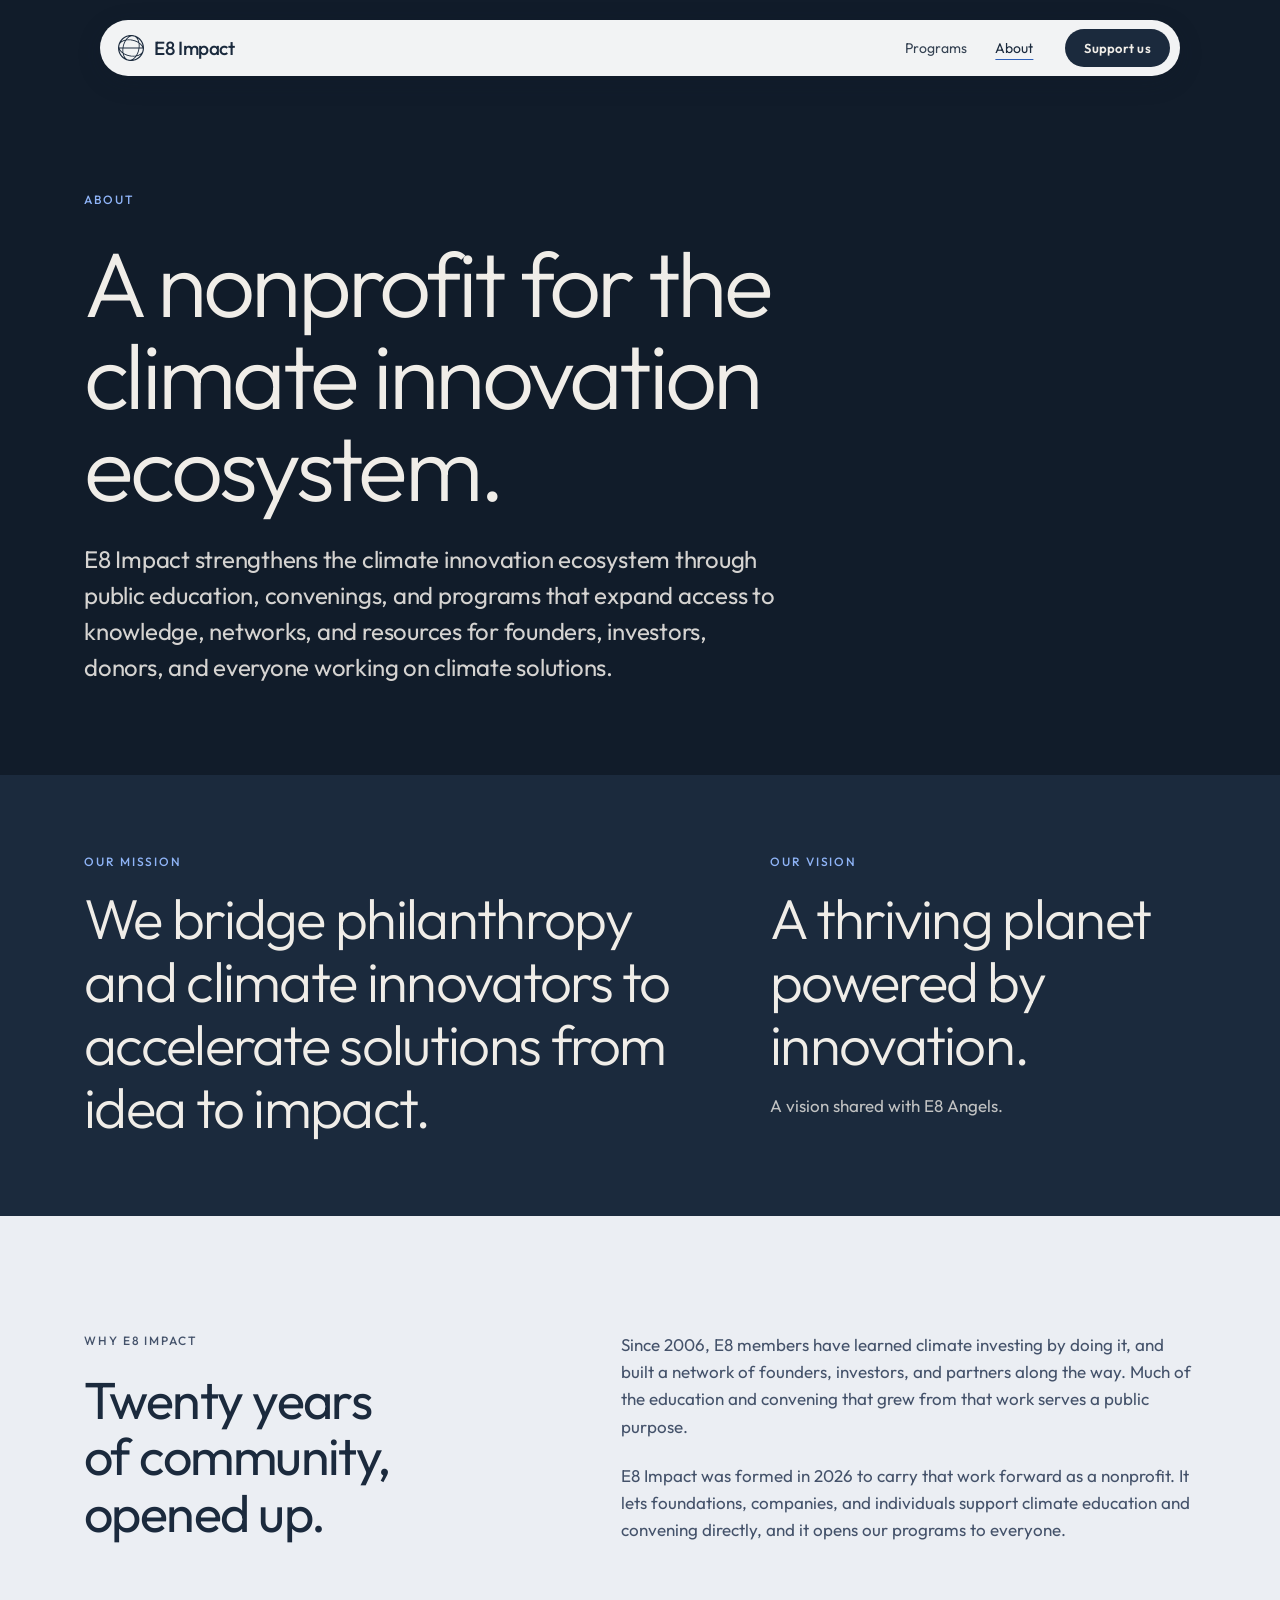
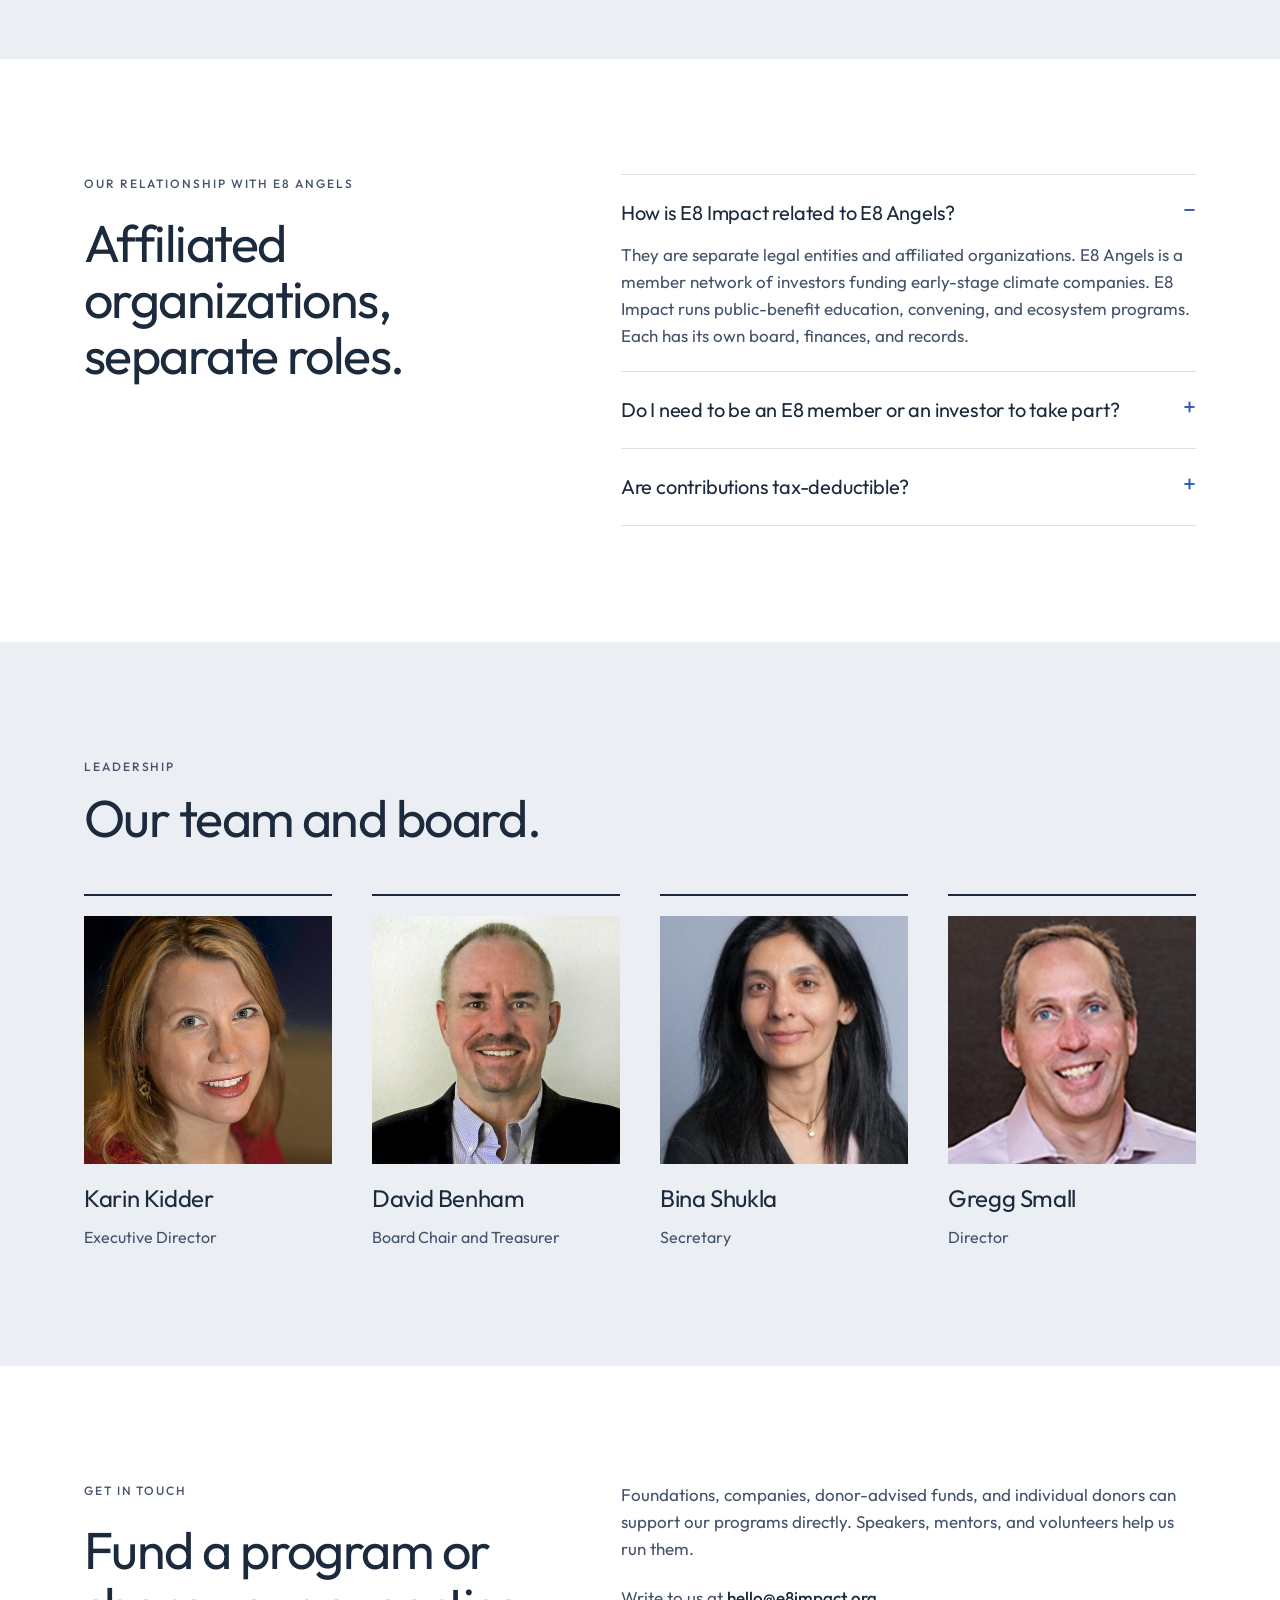
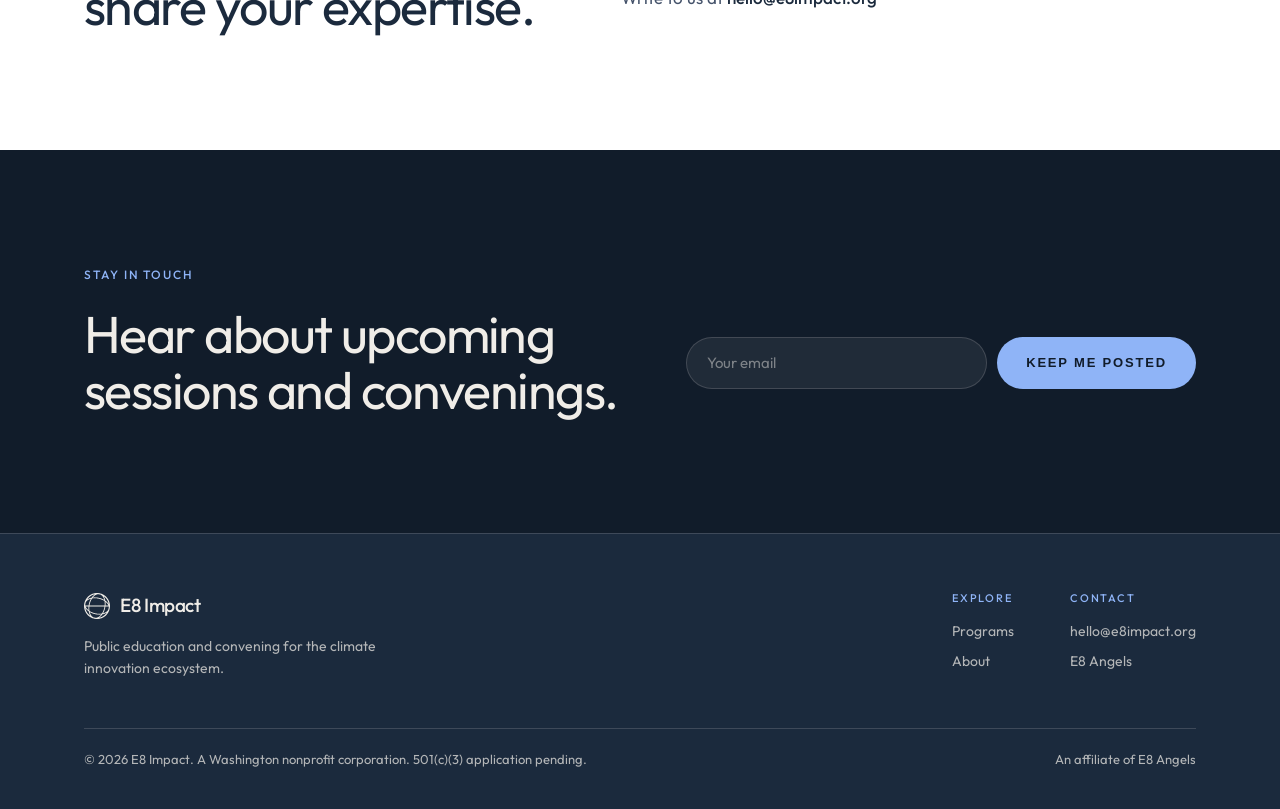
==== about.html @ 07fcc106 "Add headshots to About page leadership cards Co-Authored-By: Claude Sonnet 5.5 <noreply@anthropic.co" ====
<!doctype html><html lang="en"><head><meta charset="utf-8"><meta name="viewport" content="width=device-width, initial-scale=1, viewport-fit=cover"><link rel="icon" href="assets/e8-mark-navy.svg"><title>About | E8 Impact</title><meta name="description" content="E8 Impact is a Washington nonprofit affiliated with E8 Angels. Meet our leadership and learn how to support our programs."><link rel="preconnect" href="https://fonts.googleapis.com"><link rel="preconnect" href="https://fonts.gstatic.com" crossorigin><link rel="stylesheet" href="https://fonts.googleapis.com/css2?family=Outfit:wght@300;400;500;600&display=swap"><link rel="stylesheet" href="styles.css"></head><body><div class="nav-shell"><nav class="nav" id="nav" aria-label="Main">
  <a class="brand" href="/" aria-label="E8 Impact home"><img src="assets/e8-mark-navy.svg" alt="" width="26" height="26"><span>E8 Impact</span></a>
  <ul class="nav-links"><li><a href="programs.html">Programs</a></li><li><a href="about.html" aria-current="page">About</a></li></ul>
  <a class="btn btn--navy nav-cta" href="https://www.zeffy.com/en-US/donation-form/donate-to-e8-impact" target="_blank" rel="noopener">Support us</a>
  <button class="menu-btn" id="menu-btn" aria-expanded="false" aria-controls="nav" aria-label="Open menu">
    <svg width="22" height="22" viewBox="0 0 22 22" fill="none" aria-hidden="true"><path d="M3 7h16M3 15h16" stroke="currentColor" stroke-width="1.6" stroke-linecap="round"/></svg>
  </button>
</nav></div><main><section class="hero hero--plain hero--short">
  <div class="wrap hero__inner">
    <p class="eyebrow">About</p>
    <h1 class="h-display" style="max-width:14ch">A nonprofit for the climate innovation ecosystem.</h1>
    <p class="lede">E8 Impact strengthens the climate innovation ecosystem through public education, convenings, and programs that expand access to knowledge, networks, and resources for founders, investors, donors, and everyone working on climate solutions.</p>
  </div>
</section>
<section class="band band--navy band--tight">
  <div class="wrap pair">
    <div class="stack"><p class="eyebrow">Our mission</p><p class="statement">We bridge philanthropy and climate innovators to accelerate solutions from idea to impact.</p></div>
    <div class="stack"><p class="eyebrow">Our vision</p><p class="statement">A thriving planet powered by innovation.</p><p class="body">A vision shared with E8 Angels.</p></div>
  </div>
</section>
<section class="band band--mist">
  <div class="wrap split">
    <div class="stack"><p class="eyebrow">Why E8 Impact</p><h2 class="h-section">Twenty years of community, opened up.</h2></div>
    <div class="stack">
      <p class="body">Since 2006, E8 members have learned climate investing by doing it, and built a network of founders, investors, and partners along the way. Much of the education and convening that grew from that work serves a public purpose.</p>
      <p class="body">E8 Impact was formed in 2026 to carry that work forward as a nonprofit. It lets foundations, companies, and individuals support climate education and convening directly, and it opens our programs to everyone.</p>
    </div>
  </div>
</section>

<section class="band">
  <div class="wrap split">
    <div class="stack"><p class="eyebrow">Our relationship with E8 Angels</p><h2 class="h-section">Affiliated organizations, separate roles.</h2></div>
    <div class="faq">
      <details open><summary>How is E8 Impact related to E8 Angels?</summary><p>They are separate legal entities and affiliated organizations. E8 Angels is a member network of investors funding early-stage climate companies. E8 Impact runs public-benefit education, convening, and ecosystem programs. Each has its own board, finances, and records.</p></details>
      <details><summary>Do I need to be an E8 member or an investor to take part?</summary><p>No. E8 Impact programs are open to the public.</p></details>
      <details><summary>Are contributions tax-deductible?</summary><p>E8 Impact's 501(c)(3) application is pending. Write to us at <span class="email">hello@e8impact.org</span> and we will walk you through current options for supporting our programs.</p></details>
    </div>
  </div>
</section>

<section class="band band--mist" id="leadership">
  <div class="wrap">
    <p class="eyebrow">Leadership</p>
    <h2 class="h-section" style="margin-top:14px">Our team and board.</h2>
    <div class="paths paths--4"><div class="path"><img class="headshot" src="assets/team-karin-kidder.jpg" alt="Headshot of Karin Kidder." width="480" height="480" loading="lazy"><h3 class="h-card">Karin Kidder</h3><p class="body">Executive Director</p></div><div class="path"><img class="headshot" src="assets/team-david-benham.jpg" alt="Headshot of David Benham." width="480" height="480" loading="lazy"><h3 class="h-card">David Benham</h3><p class="body">Board Chair and Treasurer</p></div><div class="path"><img class="headshot" src="assets/team-bina-shukla.jpg" alt="Headshot of Bina Shukla." width="480" height="480" loading="lazy"><h3 class="h-card">Bina Shukla</h3><p class="body">Secretary</p></div><div class="path"><img class="headshot" src="assets/team-gregg-small.jpg" alt="Headshot of Gregg Small." width="480" height="480" loading="lazy"><h3 class="h-card">Gregg Small</h3><p class="body">Director</p></div></div>
  </div>
</section>

<section class="band" id="contact">
  <div class="wrap split">
    <div class="stack"><p class="eyebrow">Get in touch</p><h2 class="h-section">Fund a program or share your expertise.</h2></div>
    <div class="stack">
      <p class="body">Foundations, companies, donor-advised funds, and individual donors can support our programs directly. Speakers, mentors, and volunteers help us run them.</p>
      <p class="body">Write to us at <span class="email" style="color:var(--navy);font-weight:500">hello@e8impact.org</span></p>
    </div>
  </div>
</section></main><section class="band band--deep" id="stay-in-touch">
  <div class="wrap signup">
    <div class="stack">
      <p class="eyebrow">Stay in touch</p>
      <h2 class="h-section">Hear about upcoming sessions and convenings.</h2>
    </div>
    <div>
      <iframe name="mlResponse" title="Signup response" hidden></iframe>
      <form id="signup-form" action="https://assets.mailerlite.com/jsonp/2604218/forms/197170648941856599/subscribe" method="post" target="mlResponse">
        <label class="hp" for="email">Email address</label>
        <input id="email" name="fields[email]" type="email" placeholder="Your email" autocomplete="email" required>
        <input type="hidden" name="ml-submit" value="1"><input type="hidden" name="anticsrf" value="true">
        <button class="btn btn--accent" type="submit">Keep me posted</button>
      </form>
      <p class="form-msg" id="form-msg" role="status"></p>
    </div>
  </div>
</section><footer class="footer"><div class="wrap">
  <div class="footer__top">
    <div class="stack" style="gap:14px">
      <a class="brand" href="/"><img src="assets/e8-mark.svg" alt="" width="26" height="26"><span>E8 Impact</span></a>
      <p style="max-width:34ch">Public education and convening for the climate innovation ecosystem.</p>
    </div>
    <div class="footer__cols">
      <div><h4>Explore</h4><ul><li><a href="programs.html">Programs</a></li><li><a href="about.html">About</a></li></ul></div>
      <div><h4>Contact</h4><ul><li><span class="email">hello@e8impact.org</span></li><li><a href="https://www.e8angels.com" target="_blank" rel="noopener">E8 Angels</a></li></ul></div>
    </div>
  </div>
  <div class="footer__legal"><span>&copy; 2026 E8 Impact. A Washington nonprofit corporation. 501(c)(3) application pending.</span><span>An affiliate of E8 Angels</span></div>
</div></footer><dialog class="modal" id="support" aria-labelledby="support-title">
  <form id="support-form" class="modal__body" novalidate>
    <button type="button" class="modal__close" data-close aria-label="Close">&times;</button>
    <h2 class="h-card" id="support-title" style="font-size:28px">Support E8 Impact</h2>
    <p class="body">Interested in supporting our programs? Let us know and we'll follow up with details.</p>
    <div class="fields">
      <label class="field"><span>Name</span><input id="s-name" name="name" autocomplete="name" required></label>
      <label class="field"><span>Email</span><input id="s-email" name="email" type="email" autocomplete="email" required></label>
      <label class="field"><span>Organization <em>(optional)</em></span><input id="s-org" name="organization" autocomplete="organization"></label>
    </div>
    <fieldset class="checks"><legend>How would you like to support? <em>(check any)</em></legend><label class="check"><input type="checkbox" name="support" value="One-time gift"><span>One-time gift</span></label><label class="check"><input type="checkbox" name="support" value="Recurring gift"><span>Recurring gift</span></label><label class="check"><input type="checkbox" name="support" value="Stock or securities transfer"><span>Stock or securities transfer</span></label><label class="check"><input type="checkbox" name="support" value="Donor-advised fund (DAF) grant"><span>Donor-advised fund (DAF) grant</span></label><label class="check"><input type="checkbox" name="support" value="Employer matching gift"><span>Employer matching gift</span></label><label class="check"><input type="checkbox" name="support" value="Program or event sponsorship"><span>Program or event sponsorship</span></label><label class="check"><input type="checkbox" name="support" value="Foundation grant"><span>Foundation grant</span></label><label class="check"><input type="checkbox" name="support" value="Volunteer, speak, or mentor"><span>Volunteer, speak, or mentor</span></label><label class="check"><input type="checkbox" name="support" value="Other"><span>Other</span></label></fieldset>
    <label class="field"><span>Anything else we should know? <em>(optional)</em></span><textarea id="s-msg" name="message" rows="2"></textarea></label>
    <label class="check"><input type="checkbox" id="s-updates" name="updates"><span>Also send me E8 Impact updates</span></label>
    <input type="text" name="_honey" class="hp" tabindex="-1" autocomplete="off" aria-hidden="true">
    <p class="fine">E8 Impact is a Washington nonprofit corporation. Our application for 501(c)(3) status is pending with the IRS, so contributions are not yet confirmed as tax-deductible. We'll share current giving options when we follow up.</p>
    <button class="btn btn--navy" type="submit" id="s-submit">Send</button>
    <p class="form-msg modal__msg" id="s-status" role="status"></p>
  </form>
</dialog><script>
(() => {
  const nav = document.getElementById('nav'), btn = document.getElementById('menu-btn');
  btn.addEventListener('click', () => { const o = nav.classList.toggle('open'); btn.setAttribute('aria-expanded', o); });
  const form = document.getElementById('signup-form'), msg = document.getElementById('form-msg');
  form.addEventListener('submit', (e) => { if (!form.checkValidity()) return; msg.textContent = 'Thanks, you are on the list.'; setTimeout(() => form.reset(), 300); });

  const dlg = document.getElementById('support'), sf = document.getElementById('support-form'), st = document.getElementById('s-status');
  document.querySelectorAll('[data-support]').forEach(a => a.addEventListener('click', e => {
    e.preventDefault(); nav.classList.remove('open'); dlg.showModal(); document.getElementById('s-name').focus();
  }));
  dlg.querySelector('[data-close]').addEventListener('click', () => dlg.close());
  dlg.addEventListener('click', e => { if (e.target === dlg) dlg.close(); });
  sf.addEventListener('submit', async (e) => {
    e.preventDefault();
    if (!sf.checkValidity()) { st.textContent = 'Please add your name and a valid email.'; sf.reportValidity(); return; }
    const ways = [...sf.querySelectorAll('input[name=support]:checked')].map(c => c.value);
    const data = {
      _subject: 'New E8 Impact support inquiry', _template: 'table', _captcha: 'false', _honey: sf._honey.value,
      Name: sf.name.value.trim(), Email: sf.email.value.trim(), Organization: sf.organization.value.trim() || '(none)',
      'How they would like to support': ways.length ? ways.join(', ') : '(none selected)',
      Message: sf.message.value.trim() || '(none)', 'Wants E8 Impact updates': sf.updates.checked ? 'Yes' : 'No', _replyto: sf.email.value.trim()
    };
    const b = document.getElementById('s-submit'); b.disabled = true; st.textContent = 'Sending...';try { const r = await fetch('https://formsubmit.co/ajax/hello@e8impact.org', { method: 'POST', headers: { 'Content-Type': 'application/json', Accept: 'application/json' }, body: JSON.stringify(data) }); if (!r.ok) throw new Error(); sf.reset(); st.textContent = 'Thank you. We will be in touch soon.'; } catch (err) { st.textContent = 'Something went wrong. Please email hello@e8impact.org instead.'; } finally { b.disabled = false; }
  });
})();
</script></body></html>
---- styles.css ----
/* Layout: E8 Angels' sister system. Floating pill nav over a full-bleed forest hero,
   then alternating mist / cream / navy bands with wide left-aligned type.
   Color: E8 Impact navy + cornflower (from the "How E8 Fits Together" slide). Single look. */
:root {
  --deep: #111C2A;      /* hero ground, signup band */
  --navy: #1B2A3D;      /* ink, dark bands (E8 Impact navy) */
  --slate: #44526A;     /* body text on light */
  --cornflower: #8FB4F7;/* accent on dark: buttons, eyebrows (lightened from slide #6495ED) */
  --blue: #2F5FB8;      /* accent on light: links (cornflower, darkened for legibility) */
  --bone: #F0EDE8;      /* text on dark */
  --cream: #F2EBDD;     /* warm band */
  --mist: #EBEEF3;      /* cool band */
  --white: #FFFFFF;
  --line-dark: rgba(240, 237, 232, 0.16);
  --line-light: rgba(27, 42, 61, 0.14);
  --font: "Outfit", "Helvetica Neue", Arial, sans-serif;
  --gutter: clamp(20px, 5vw, 80px);
  --maxw: 1240px;
  color-scheme: light;
}

* { box-sizing: border-box; }
html { scroll-behavior: smooth; }
body {
  margin: 0;
  background: var(--white);
  color: var(--navy);
  font-family: var(--font);
  font-size: 17px;
  line-height: 1.6;
  -webkit-font-smoothing: antialiased;
}
img { max-width: 100%; display: block; }
a { color: inherit; }
h1, h2, h3 { font-weight: 400; margin: 0; text-wrap: balance; }
p { margin: 0; }
:focus-visible { outline: 2px solid var(--cornflower); outline-offset: 3px; border-radius: 4px; }

.wrap { max-width: var(--maxw); margin: 0 auto; padding-inline: var(--gutter); }
.band { padding-block: clamp(64px, 9vw, 120px); }
.band--mist { background: var(--mist); }
.band--cream { background: var(--cream); }
.band--navy { background: var(--navy); color: var(--bone); }
.band--deep { background: var(--deep); color: var(--bone); }

.eyebrow {
  font-size: 12px;
  font-weight: 500;
  letter-spacing: 0.16em;
  text-transform: uppercase;
  color: var(--slate);
}
.band--navy .eyebrow, .band--deep .eyebrow, .hero .eyebrow { color: var(--cornflower); }

.h-display { font-size: clamp(44px, 7.2vw, 92px); line-height: 1; letter-spacing: -0.04em; font-weight: 300; }
.h-section { font-size: clamp(32px, 4.2vw, 52px); line-height: 1.08; letter-spacing: -0.03em; }
.h-card { font-size: 24px; line-height: 1.2; letter-spacing: -0.015em; }
.lede { font-size: clamp(19px, 2vw, 24px); line-height: 1.5; letter-spacing: -0.01em; max-width: 38ch; }
.body { color: var(--slate); max-width: 62ch; }
.band--navy .body, .band--deep .body { color: rgba(240, 237, 232, 0.78); }

/* Buttons */
.btns { display: flex; flex-wrap: wrap; gap: 12px; }
.btn {
  display: inline-flex; align-items: center; justify-content: center;
  min-height: 52px; padding: 0 28px; border-radius: 5px;
  font-size: 13px; font-weight: 600; letter-spacing: 0.14em; text-transform: uppercase;
  text-decoration: none; border: 1px solid transparent; cursor: pointer;
  transition: background-color .2s, color .2s, border-color .2s;
}
.btn--accent { background: var(--cornflower); color: var(--deep); }
.btn--accent:hover { background: var(--bone); }
.btn--ghost { border-color: rgba(240, 237, 232, 0.5); color: var(--bone); }
.btn--ghost:hover { border-color: var(--bone); background: rgba(240, 237, 232, 0.08); }
.btn--navy { background: var(--navy); color: var(--bone); }
.btn--navy:hover { background: var(--blue); }

.textlink { font-size: 14px; font-weight: 500; color: var(--blue); text-decoration: none; display: inline-flex; gap: 6px; }
.textlink:hover { text-decoration: underline; text-underline-offset: 4px; }
.band--navy .textlink, .band--deep .textlink { color: var(--cornflower); }

/* Nav */
.nav-shell { position: absolute; top: calc(env(safe-area-inset-top, 0px) + 20px); left: 0; right: 0; z-index: 10; padding-inline: 16px; }
.nav {
  max-width: 1080px; margin: 0 auto;
  display: flex; align-items: center; justify-content: space-between; gap: 16px;
  padding: 9px 10px 9px 18px; border-radius: 999px;
  background: rgba(255, 255, 255, 0.95); backdrop-filter: blur(14px); -webkit-backdrop-filter: blur(14px);
  color: var(--navy); box-shadow: 0 6px 24px rgba(17, 28, 42, 0.18);
}
.brand { display: flex; align-items: center; gap: 10px; text-decoration: none; color: inherit; white-space: nowrap; }
.nav .brand { color: var(--navy); }
.footer .brand { color: var(--bone); }
.brand img { height: 26px; width: auto; }
.brand span { font-size: 19px; letter-spacing: -0.02em; font-weight: 500; }
.nav-links { display: flex; align-items: center; gap: 28px; list-style: none; margin: 0; padding: 0; font-size: 14px; }
.nav-links a { text-decoration: none; opacity: 0.88; }
.nav-links a:hover, .nav-links a[aria-current="page"] { opacity: 1; text-decoration: underline; text-underline-offset: 6px; text-decoration-color: var(--blue); }
.nav-cta { min-height: 38px; padding: 0 18px; border-radius: 999px; font-size: 13px; letter-spacing: 0.02em; text-transform: none; }
.menu-btn { display: none; background: none; border: 0; color: var(--navy); padding: 8px; cursor: pointer; }
@media (max-width: 860px) {
  .nav-links, .nav .nav-cta { display: none; }
  .menu-btn { display: block; }
  .nav.open { flex-wrap: wrap; border-radius: 22px; }
  .nav.open .nav-links { display: flex; flex-direction: column; align-items: flex-start; gap: 14px; width: 100%; padding: 12px 8px 10px; font-size: 17px; }
}

/* Hero */
.hero { position: relative; background: var(--deep); color: var(--bone); overflow: hidden; }
.hero__img { position: absolute; inset: 0; width: 100%; height: 100%; object-fit: cover; opacity: 0.72; }
.hero::after { content: ""; position: absolute; inset: 0; background: linear-gradient(180deg, rgba(17,28,42,.55) 0%, rgba(17,28,42,.2) 40%, rgba(17,28,42,.85) 100%); }
.hero__inner { position: relative; z-index: 1; padding-top: clamp(150px, 20vw, 230px); padding-bottom: clamp(56px, 7vw, 96px); display: grid; gap: 28px; }
.hero__inner .lede { color: rgba(240, 237, 232, 0.88); max-width: 44ch; }
.hero--short .hero__inner { padding-top: clamp(140px, 16vw, 190px); }
.hero--plain { background: var(--deep); }
.hero--plain::after { display: none; }

/* Grids */
.split { display: grid; grid-template-columns: 1fr 1.25fr; gap: clamp(32px, 6vw, 96px); align-items: start; }
.split > * { min-width: 0; }
.band--tight { padding-block: clamp(48px, 6vw, 80px); }
.pair { display: grid; grid-template-columns: 1.4fr 1fr; gap: clamp(40px, 7vw, 112px); align-items: start; }
.pair > * { min-width: 0; }
.statement { font-size: clamp(26px, 3vw, 38px); line-height: 1.2; letter-spacing: -0.025em; font-weight: 300; margin: 0; }
.pair .stack { gap: 16px; }
@media (max-width: 860px) { .pair { grid-template-columns: 1fr; } }
.stack { display: grid; gap: 22px; }
@media (max-width: 860px) { .split { grid-template-columns: 1fr; } }

.programs { display: grid; grid-template-columns: repeat(2, 1fr); border-top: 1px solid var(--line-light); margin-top: 48px; }
.program { padding: 32px 32px 36px 0; border-bottom: 1px solid var(--line-light); display: grid; gap: 12px; align-content: start; }
.program:nth-child(odd) { border-right: 1px solid var(--line-light); }
.program:nth-child(even) { padding-left: 32px; padding-right: 0; }
.program .body { font-size: 16px; }
@media (max-width: 760px) {
  .programs { grid-template-columns: 1fr; }
  .program, .program:nth-child(odd), .program:nth-child(even) { padding: 28px 0; border-right: 0; }
}

.photo { aspect-ratio: 4 / 3; width: 100%; height: auto; max-width: 100%; object-fit: cover; border-radius: 6px; }

.statement { font-size: clamp(30px, 4.4vw, 58px); line-height: 1.12; letter-spacing: -0.03em; font-weight: 300; max-width: 22ch; }
.statement em { font-style: normal; color: var(--cornflower); }

.paths { display: grid; grid-template-columns: repeat(3, 1fr); gap: 40px; margin-top: 48px; }
.paths > * { min-width: 0; }
.path { display: grid; gap: 12px; align-content: start; padding-top: 20px; border-top: 2px solid var(--navy); }
.path .body { font-size: 16px; }
.headshot { display: block; width: 100%; height: auto; aspect-ratio: 1 / 1; object-fit: cover; margin-bottom: 8px; }
.paths--4 { grid-template-columns: repeat(4, 1fr); }
@media (max-width: 1000px) { .paths--4 { grid-template-columns: repeat(2, 1fr); } }
@media (max-width: 860px) { .paths { grid-template-columns: 1fr; gap: 28px; } }

/* Program detail rows */
.detail { display: grid; grid-template-columns: minmax(0, 5fr) minmax(0, 7fr); gap: clamp(28px, 5vw, 80px); padding-block: clamp(48px, 6vw, 80px); border-top: 1px solid var(--line-light); }
.detail:first-child { border-top: 0; padding-top: 0; }
.detail ul { margin: 8px 0 0; padding: 0; list-style: none; display: grid; gap: 10px; }
.detail li { padding-left: 22px; position: relative; color: var(--slate); }
.detail li::before { content: ""; position: absolute; left: 0; top: 0.72em; width: 10px; height: 1px; background: var(--blue); }
.tag { font-size: 12px; letter-spacing: 0.12em; text-transform: uppercase; color: var(--blue); font-weight: 600; }
@media (max-width: 860px) { .detail { grid-template-columns: 1fr; } }

/* FAQ */
.faq { border-top: 1px solid var(--line-light); }
.faq details { border-bottom: 1px solid var(--line-light); padding-block: 22px; }
.faq summary { cursor: pointer; list-style: none; display: flex; justify-content: space-between; gap: 16px; font-size: 20px; letter-spacing: -0.01em; }
.faq summary::-webkit-details-marker { display: none; }
.faq summary::after { content: "+"; color: var(--blue); font-size: 24px; line-height: 1; }
.faq details[open] summary::after { content: "\2212"; }
.faq details p { margin-top: 12px; color: var(--slate); max-width: 62ch; }

/* Signup */
.signup { display: grid; grid-template-columns: 1.1fr 1fr; gap: 40px; align-items: end; }
.signup > * { min-width: 0; }
.signup form { display: flex; gap: 10px; flex-wrap: wrap; }
.signup input[type="email"] {
  flex: 1 1 240px; min-width: 0; height: 52px; padding: 0 20px; border-radius: 999px;
  border: 1px solid var(--line-dark); background: rgba(240,237,232,.07); color: var(--bone);
  font: inherit; font-size: 15px;
}
.signup input::placeholder { color: rgba(240,237,232,.45); }
.signup .btn { border-radius: 999px; }
.form-msg { font-size: 14px; color: var(--cornflower); min-height: 1.4em; margin-top: 10px; }
.hp { position: absolute; left: -9999px; width: 1px; height: 1px; opacity: 0; }
@media (max-width: 860px) { .signup { grid-template-columns: 1fr; } }

/* Footer */
.footer { background: var(--navy); color: rgba(240,237,232,.72); padding-block: 56px 40px; font-size: 14px; border-top: 1px solid var(--line-dark); }
.footer__top { display: flex; flex-wrap: wrap; justify-content: space-between; gap: 32px; }
.footer__cols { display: flex; flex-wrap: wrap; gap: 56px; }
.footer h4 { margin: 0 0 12px; font-size: 11px; letter-spacing: 0.16em; text-transform: uppercase; font-weight: 500; color: var(--cornflower); }
.footer ul { list-style: none; margin: 0; padding: 0; display: grid; gap: 8px; }
.footer a { text-decoration: none; }
.footer a:hover { color: var(--bone); }
.footer__legal { margin-top: 48px; padding-top: 20px; border-top: 1px solid var(--line-dark); display: flex; flex-wrap: wrap; justify-content: space-between; gap: 12px; font-size: 13px; }
.email { user-select: all; }

@media (prefers-reduced-motion: reduce) { html { scroll-behavior: auto; } * { transition: none !important; } }

/* Eyebrow over the forest photo: bone and heavier so it reads against busy trees */
.hero:not(.hero--plain) .eyebrow { color: var(--bone); font-weight: 600; text-shadow: 0 1px 12px rgba(17, 28, 42, 0.9); }

/* Photo strip from our programs */
.photo-wrap { margin-top: 48px; }
.photo-grid { display: grid; grid-template-columns: repeat(4, minmax(0, 1fr)); gap: 14px; }
@media (max-width: 860px) { .photo-grid { grid-template-columns: repeat(2, minmax(0, 1fr)); } }

/* Program detail photos keep their own framing */
.detail .photo { aspect-ratio: auto; max-width: 340px; }

/* Menu links sit on the right, next to the button */
.nav-links { margin-left: auto; margin-right: 16px; }

/* Support popup */
.modal { border: 0; border-radius: 10px; padding: 0; width: min(560px, calc(100vw - 32px)); max-height: calc(100vh - 32px); color: var(--navy); background: var(--white); }
.modal::backdrop { background: rgba(17, 28, 42, 0.6); }
.modal__body { position: relative; display: grid; gap: 14px; padding: 28px clamp(20px, 5vw, 36px); font-family: var(--font); }
.modal__close { position: absolute; top: 10px; right: 14px; background: none; border: 0; font-size: 30px; line-height: 1; color: var(--slate); cursor: pointer; padding: 6px; }
.fields { display: grid; gap: 12px; }
.field { display: grid; gap: 6px; font-size: 14px; font-weight: 500; }
.field em, .checks em { font-style: normal; font-weight: 400; color: var(--slate); }
.field input, .field textarea { font: inherit; font-size: 15px; font-weight: 400; padding: 10px 12px; border: 1px solid var(--line-light); border-radius: 6px; color: var(--navy); background: var(--white); }
.field input:focus, .field textarea:focus { outline: 2px solid var(--blue); outline-offset: 0; border-color: transparent; }
.checks { border: 0; padding: 0; margin: 0; display: grid; grid-template-columns: repeat(2, minmax(0, 1fr)); gap: 8px 16px; }
.checks legend { font-size: 14px; font-weight: 500; margin-bottom: 8px; padding: 0; }
.check { display: flex; gap: 8px; align-items: flex-start; font-size: 14px; color: var(--slate); cursor: pointer; }
.check input { margin-top: 3px; accent-color: var(--blue); }
.modal .btn { justify-self: start; }
.modal__msg { color: var(--blue); margin-top: 0; }
.fine { font-size: 12px; line-height: 1.5; color: var(--slate); margin: 0; }
@media (max-width: 520px) { .checks { grid-template-columns: 1fr; } }
.nav.open .nav-cta { display: inline-flex; margin: 0 0 6px 8px; }
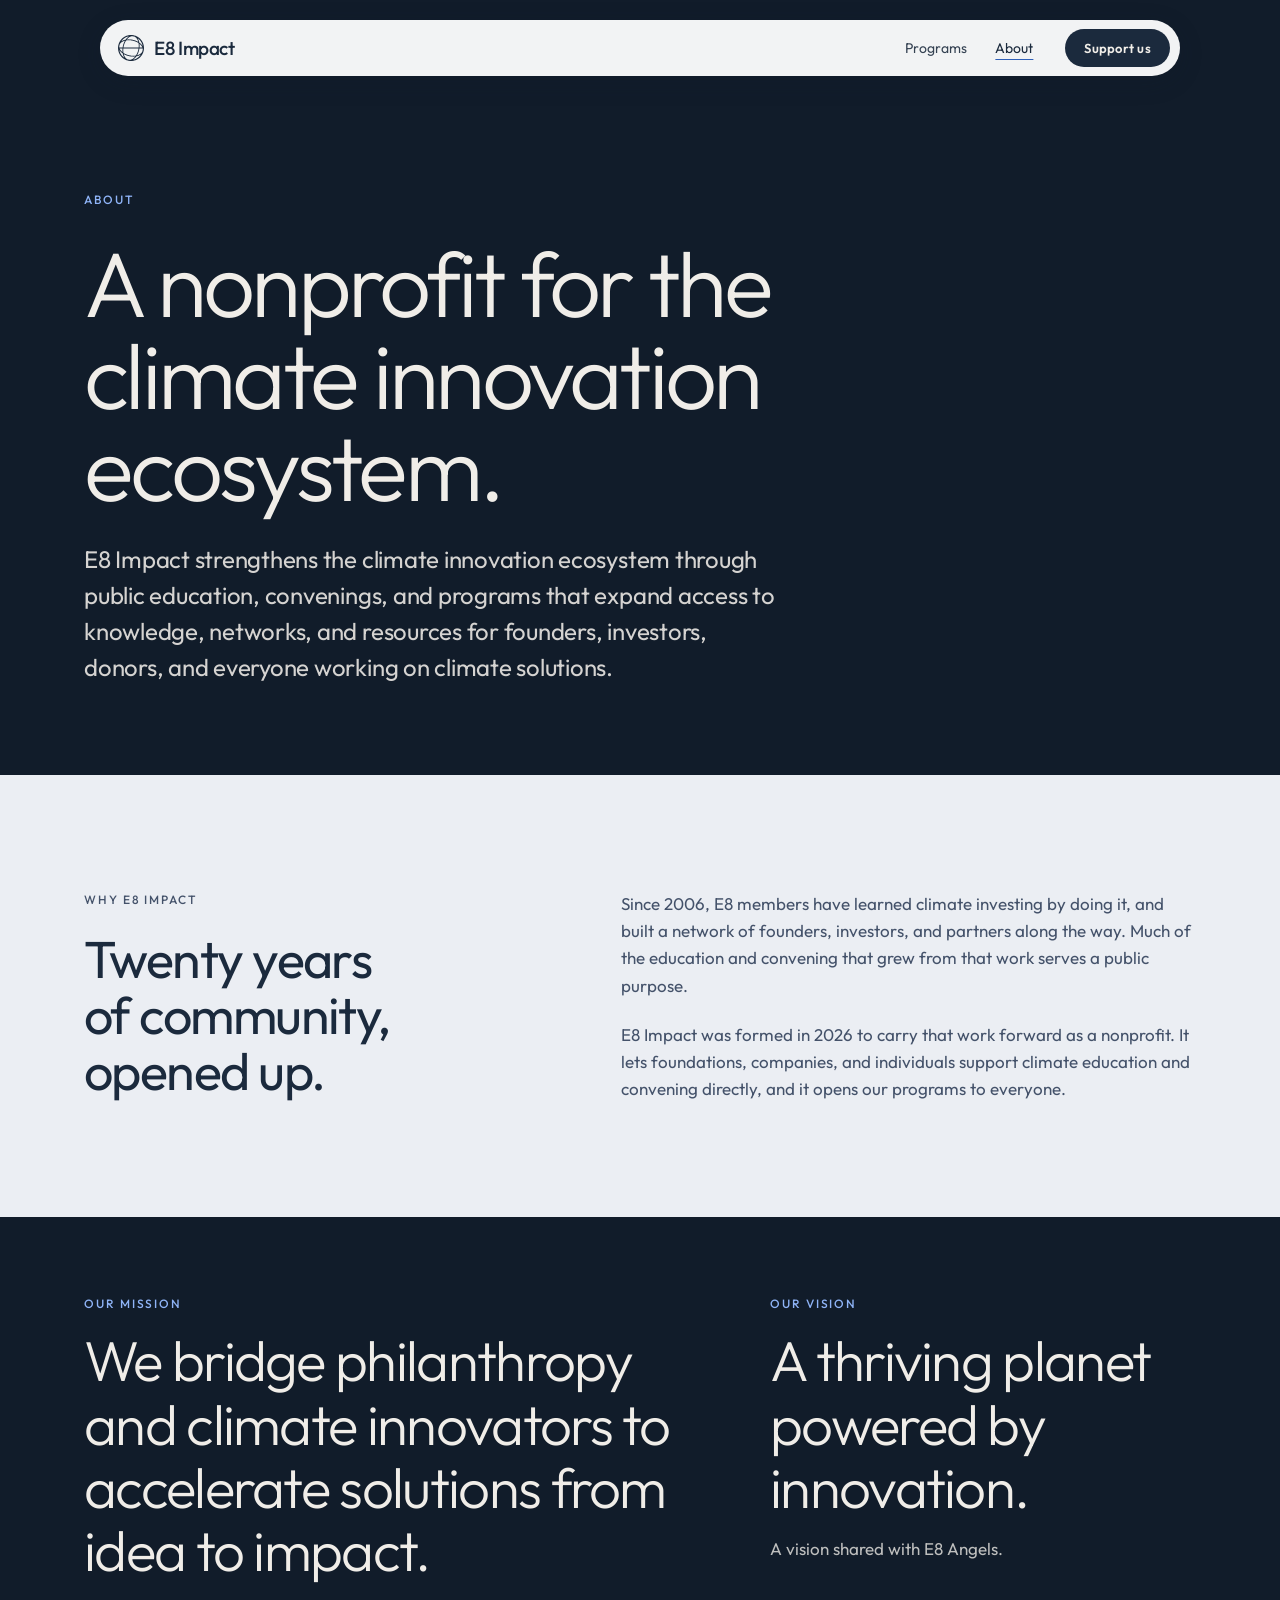
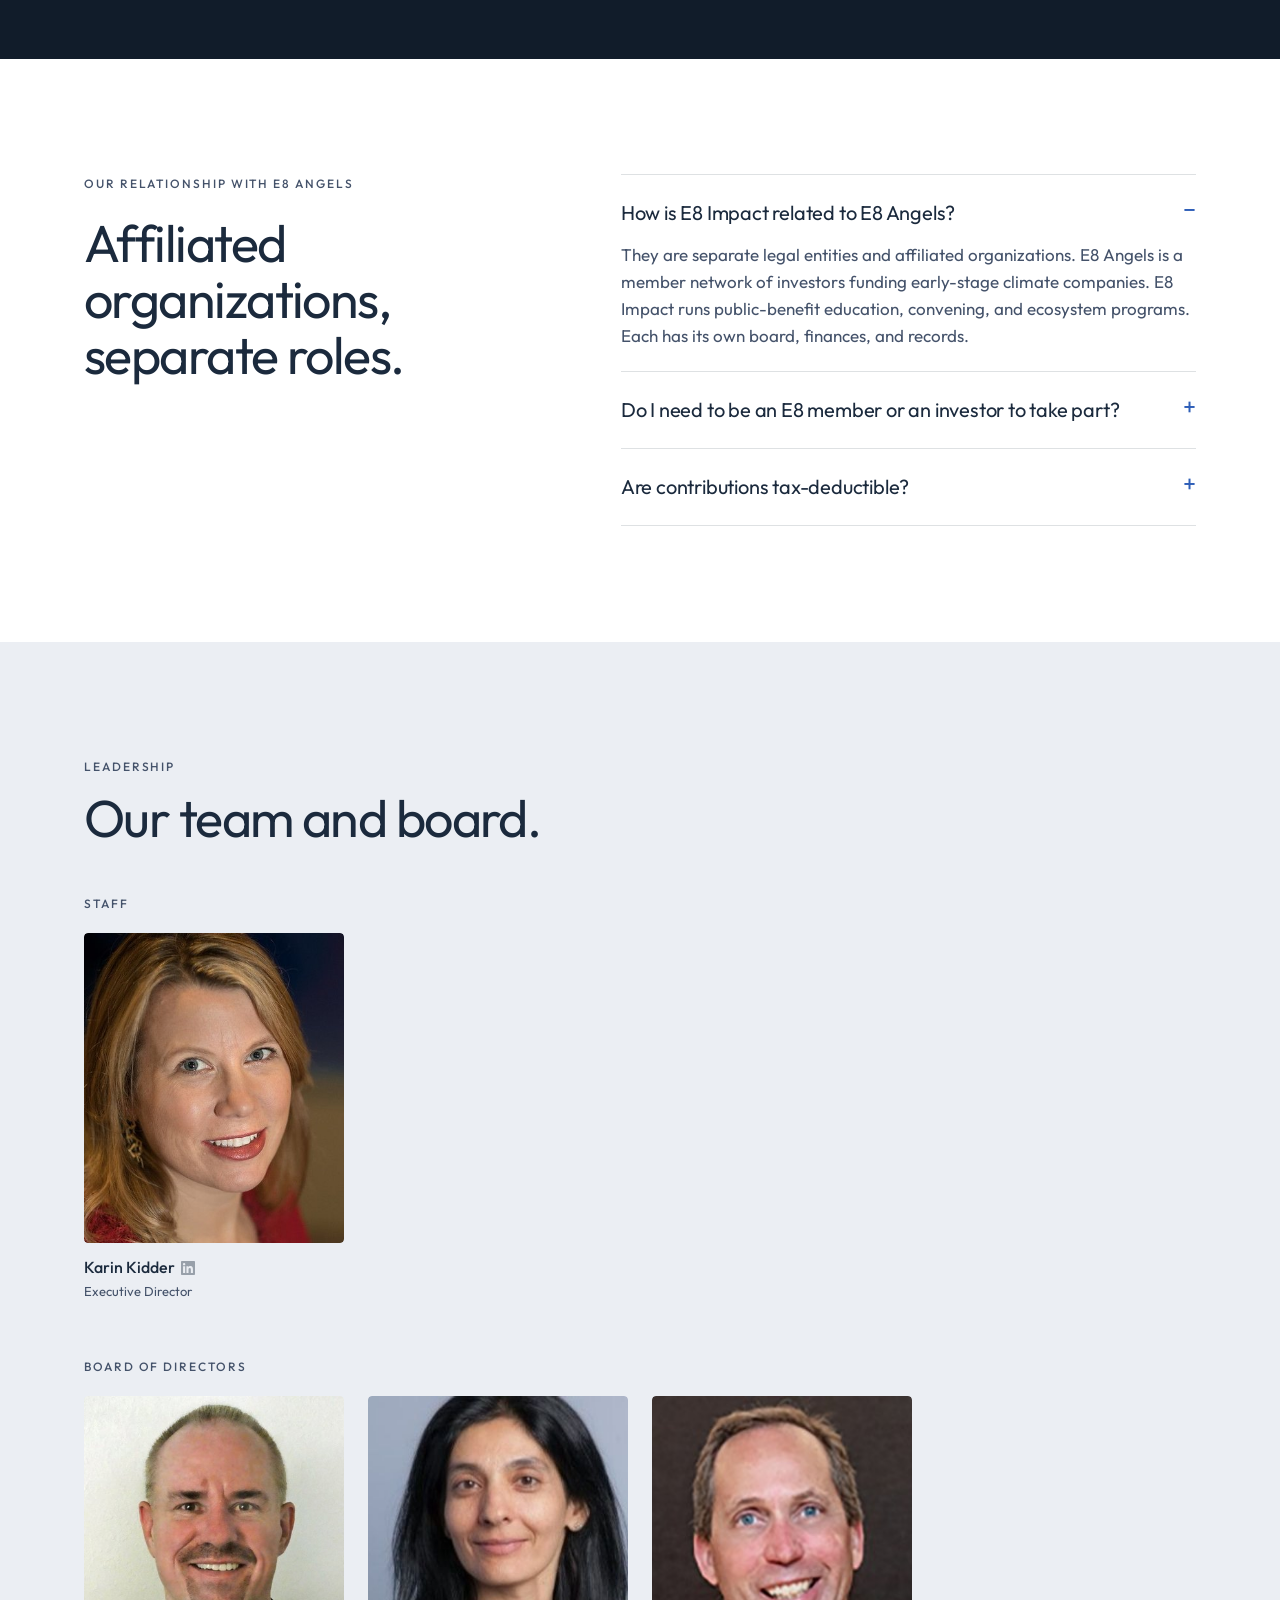
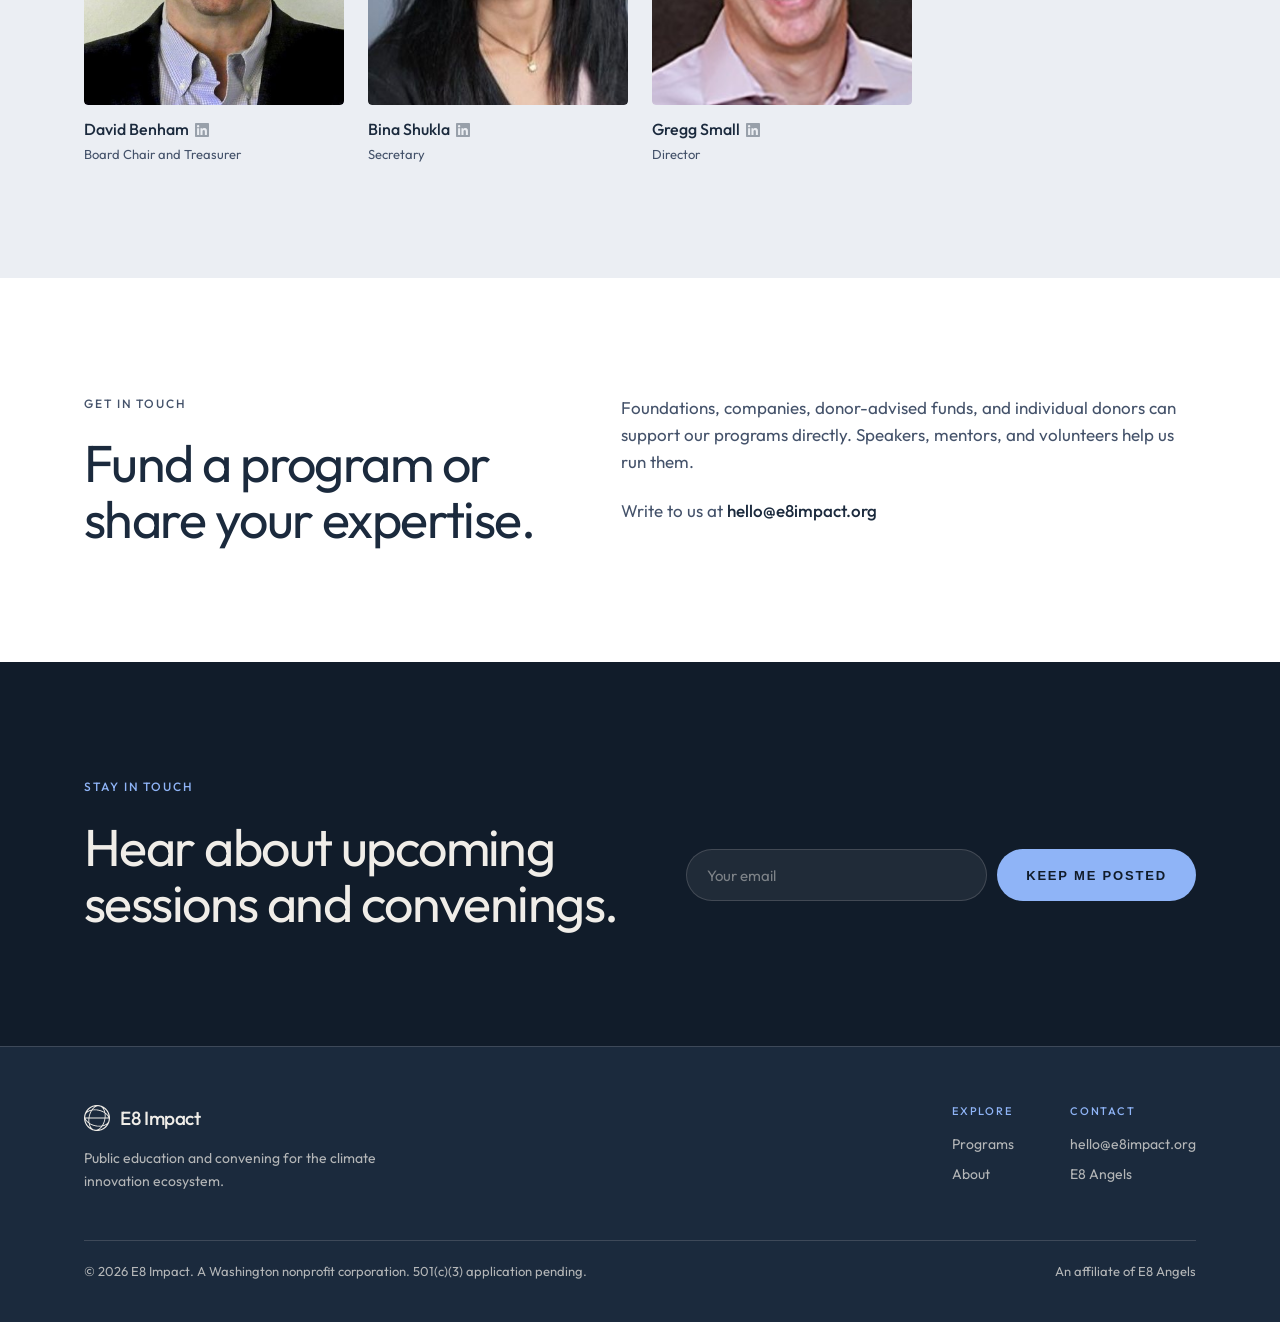
==== commit bbe48427: "Format leadership like the E8 Angels site with LinkedIn links; move mission and vision - Team cards:" ====
--- a/about.html
+++ b/about.html
@@ -12,12 +12,6 @@
     <p class="lede">E8 Impact strengthens the climate innovation ecosystem through public education, convenings, and programs that expand access to knowledge, networks, and resources for founders, investors, donors, and everyone working on climate solutions.</p>
   </div>
 </section>
-<section class="band band--navy band--tight">
-  <div class="wrap pair">
-    <div class="stack"><p class="eyebrow">Our mission</p><p class="statement">We bridge philanthropy and climate innovators to accelerate solutions from idea to impact.</p></div>
-    <div class="stack"><p class="eyebrow">Our vision</p><p class="statement">A thriving planet powered by innovation.</p><p class="body">A vision shared with E8 Angels.</p></div>
-  </div>
-</section>
 <section class="band band--mist">
   <div class="wrap split">
     <div class="stack"><p class="eyebrow">Why E8 Impact</p><h2 class="h-section">Twenty years of community, opened up.</h2></div>
@@ -25,6 +19,13 @@
       <p class="body">Since 2006, E8 members have learned climate investing by doing it, and built a network of founders, investors, and partners along the way. Much of the education and convening that grew from that work serves a public purpose.</p>
       <p class="body">E8 Impact was formed in 2026 to carry that work forward as a nonprofit. It lets foundations, companies, and individuals support climate education and convening directly, and it opens our programs to everyone.</p>
     </div>
+  </div>
+</section>
+
+<section class="band band--deep band--tight">
+  <div class="wrap pair">
+    <div class="stack"><p class="eyebrow">Our mission</p><p class="statement">We bridge philanthropy and climate innovators to accelerate solutions from idea to impact.</p></div>
+    <div class="stack"><p class="eyebrow">Our vision</p><p class="statement">A thriving planet powered by innovation.</p><p class="body">A vision shared with E8 Angels.</p></div>
   </div>
 </section>
 
@@ -43,7 +44,8 @@
   <div class="wrap">
     <p class="eyebrow">Leadership</p>
     <h2 class="h-section" style="margin-top:14px">Our team and board.</h2>
-    <div class="paths paths--4"><div class="path"><img class="headshot" src="assets/team-karin-kidder.jpg" alt="Headshot of Karin Kidder." width="480" height="480" loading="lazy"><h3 class="h-card">Karin Kidder</h3><p class="body">Executive Director</p></div><div class="path"><img class="headshot" src="assets/team-david-benham.jpg" alt="Headshot of David Benham." width="480" height="480" loading="lazy"><h3 class="h-card">David Benham</h3><p class="body">Board Chair and Treasurer</p></div><div class="path"><img class="headshot" src="assets/team-bina-shukla.jpg" alt="Headshot of Bina Shukla." width="480" height="480" loading="lazy"><h3 class="h-card">Bina Shukla</h3><p class="body">Secretary</p></div><div class="path"><img class="headshot" src="assets/team-gregg-small.jpg" alt="Headshot of Gregg Small." width="480" height="480" loading="lazy"><h3 class="h-card">Gregg Small</h3><p class="body">Director</p></div></div>
+    <div class="team-group"><p class="eyebrow">Staff</p><div class="team-grid"><article class="member"><div class="member__photo"><img src="assets/team-karin-kidder.jpg" alt="Karin Kidder" width="480" height="480" loading="lazy"></div><div class="member__name"><span>Karin Kidder</span><a href="https://www.linkedin.com/in/karinkidder/" target="_blank" rel="noopener noreferrer" aria-label="Karin Kidder on LinkedIn"><svg viewBox="0 0 24 24" fill="currentColor" aria-hidden="true"><path d="M20.447 20.452h-3.554v-5.569c0-1.328-.027-3.037-1.852-3.037-1.853 0-2.136 1.445-2.136 2.939v5.667H9.351V9h3.414v1.561h.046c.477-.9 1.637-1.85 3.37-1.85 3.601 0 4.267 2.37 4.267 5.455v6.286zM5.337 7.433a2.062 2.062 0 01-2.063-2.065 2.064 2.064 0 112.063 2.065zm1.782 13.019H3.555V9h3.564v11.452zM22.225 0H1.771C.792 0 0 .774 0 1.729v20.542C0 23.227.792 24 1.771 24h20.451C23.2 24 24 23.227 24 22.271V1.729C24 .774 23.2 0 22.222 0h.003z"/></svg></a></div><div class="member__role">Executive Director</div></article></div></div>
+    <div class="team-group"><p class="eyebrow">Board of Directors</p><div class="team-grid"><article class="member"><div class="member__photo"><img src="assets/team-david-benham.jpg" alt="David Benham" width="480" height="480" loading="lazy"></div><div class="member__name"><span>David Benham</span><a href="https://www.linkedin.com/in/davidbenham/" target="_blank" rel="noopener noreferrer" aria-label="David Benham on LinkedIn"><svg viewBox="0 0 24 24" fill="currentColor" aria-hidden="true"><path d="M20.447 20.452h-3.554v-5.569c0-1.328-.027-3.037-1.852-3.037-1.853 0-2.136 1.445-2.136 2.939v5.667H9.351V9h3.414v1.561h.046c.477-.9 1.637-1.85 3.37-1.85 3.601 0 4.267 2.37 4.267 5.455v6.286zM5.337 7.433a2.062 2.062 0 01-2.063-2.065 2.064 2.064 0 112.063 2.065zm1.782 13.019H3.555V9h3.564v11.452zM22.225 0H1.771C.792 0 0 .774 0 1.729v20.542C0 23.227.792 24 1.771 24h20.451C23.2 24 24 23.227 24 22.271V1.729C24 .774 23.2 0 22.222 0h.003z"/></svg></a></div><div class="member__role">Board Chair and Treasurer</div></article><article class="member"><div class="member__photo"><img src="assets/team-bina-shukla.jpg" alt="Bina Shukla" width="480" height="480" loading="lazy"></div><div class="member__name"><span>Bina Shukla</span><a href="https://www.linkedin.com/in/binashukla/" target="_blank" rel="noopener noreferrer" aria-label="Bina Shukla on LinkedIn"><svg viewBox="0 0 24 24" fill="currentColor" aria-hidden="true"><path d="M20.447 20.452h-3.554v-5.569c0-1.328-.027-3.037-1.852-3.037-1.853 0-2.136 1.445-2.136 2.939v5.667H9.351V9h3.414v1.561h.046c.477-.9 1.637-1.85 3.37-1.85 3.601 0 4.267 2.37 4.267 5.455v6.286zM5.337 7.433a2.062 2.062 0 01-2.063-2.065 2.064 2.064 0 112.063 2.065zm1.782 13.019H3.555V9h3.564v11.452zM22.225 0H1.771C.792 0 0 .774 0 1.729v20.542C0 23.227.792 24 1.771 24h20.451C23.2 24 24 23.227 24 22.271V1.729C24 .774 23.2 0 22.222 0h.003z"/></svg></a></div><div class="member__role">Secretary</div></article><article class="member"><div class="member__photo"><img src="assets/team-gregg-small.jpg" alt="Gregg Small" width="480" height="480" loading="lazy"></div><div class="member__name"><span>Gregg Small</span><a href="https://www.linkedin.com/in/gregg-small-66b2237/" target="_blank" rel="noopener noreferrer" aria-label="Gregg Small on LinkedIn"><svg viewBox="0 0 24 24" fill="currentColor" aria-hidden="true"><path d="M20.447 20.452h-3.554v-5.569c0-1.328-.027-3.037-1.852-3.037-1.853 0-2.136 1.445-2.136 2.939v5.667H9.351V9h3.414v1.561h.046c.477-.9 1.637-1.85 3.37-1.85 3.601 0 4.267 2.37 4.267 5.455v6.286zM5.337 7.433a2.062 2.062 0 01-2.063-2.065 2.064 2.064 0 112.063 2.065zm1.782 13.019H3.555V9h3.564v11.452zM22.225 0H1.771C.792 0 0 .774 0 1.729v20.542C0 23.227.792 24 1.771 24h20.451C23.2 24 24 23.227 24 22.271V1.729C24 .774 23.2 0 22.222 0h.003z"/></svg></a></div><div class="member__role">Director</div></article></div></div>
   </div>
 </section>
 
--- a/styles.css
+++ b/styles.css
@@ -146,7 +146,19 @@
 .paths > * { min-width: 0; }
 .path { display: grid; gap: 12px; align-content: start; padding-top: 20px; border-top: 2px solid var(--navy); }
 .path .body { font-size: 16px; }
-.headshot { display: block; width: 100%; height: auto; aspect-ratio: 1 / 1; object-fit: cover; margin-bottom: 8px; }
+.team-group { margin-top: 48px; }
+.team-group + .team-group { margin-top: 56px; }
+.team-grid { display: grid; grid-template-columns: repeat(4, minmax(0, 1fr)); gap: 32px 24px; margin-top: 20px; }
+@media (max-width: 860px) { .team-grid { grid-template-columns: repeat(2, minmax(0, 1fr)); gap: 28px 16px; } }
+.member__photo { overflow: hidden; border-radius: 4px; }
+.member__photo img { display: block; width: 100%; height: auto; aspect-ratio: 21 / 25; object-fit: cover; border-radius: 4px; transition: transform 0.3s; }
+.member__photo img:hover { transform: scale(1.04); }
+.member__name { display: flex; align-items: center; gap: 6px; margin-top: 12px; font-size: 16px; font-weight: 500; color: var(--navy); }
+.member__name a { display: inline-flex; color: rgba(27, 42, 61, 0.4); transition: color 0.2s; }
+.member__name a:hover { color: var(--blue); }
+.member__name svg { width: 14px; height: 14px; }
+.member__role { font-size: 13px; line-height: 1.4; color: var(--slate); margin-top: 2px; }
+@media (prefers-reduced-motion: reduce) { .member__photo img { transition: none; } .member__photo img:hover { transform: none; } }
 .paths--4 { grid-template-columns: repeat(4, 1fr); }
 @media (max-width: 1000px) { .paths--4 { grid-template-columns: repeat(2, 1fr); } }
 @media (max-width: 860px) { .paths { grid-template-columns: 1fr; gap: 28px; } }
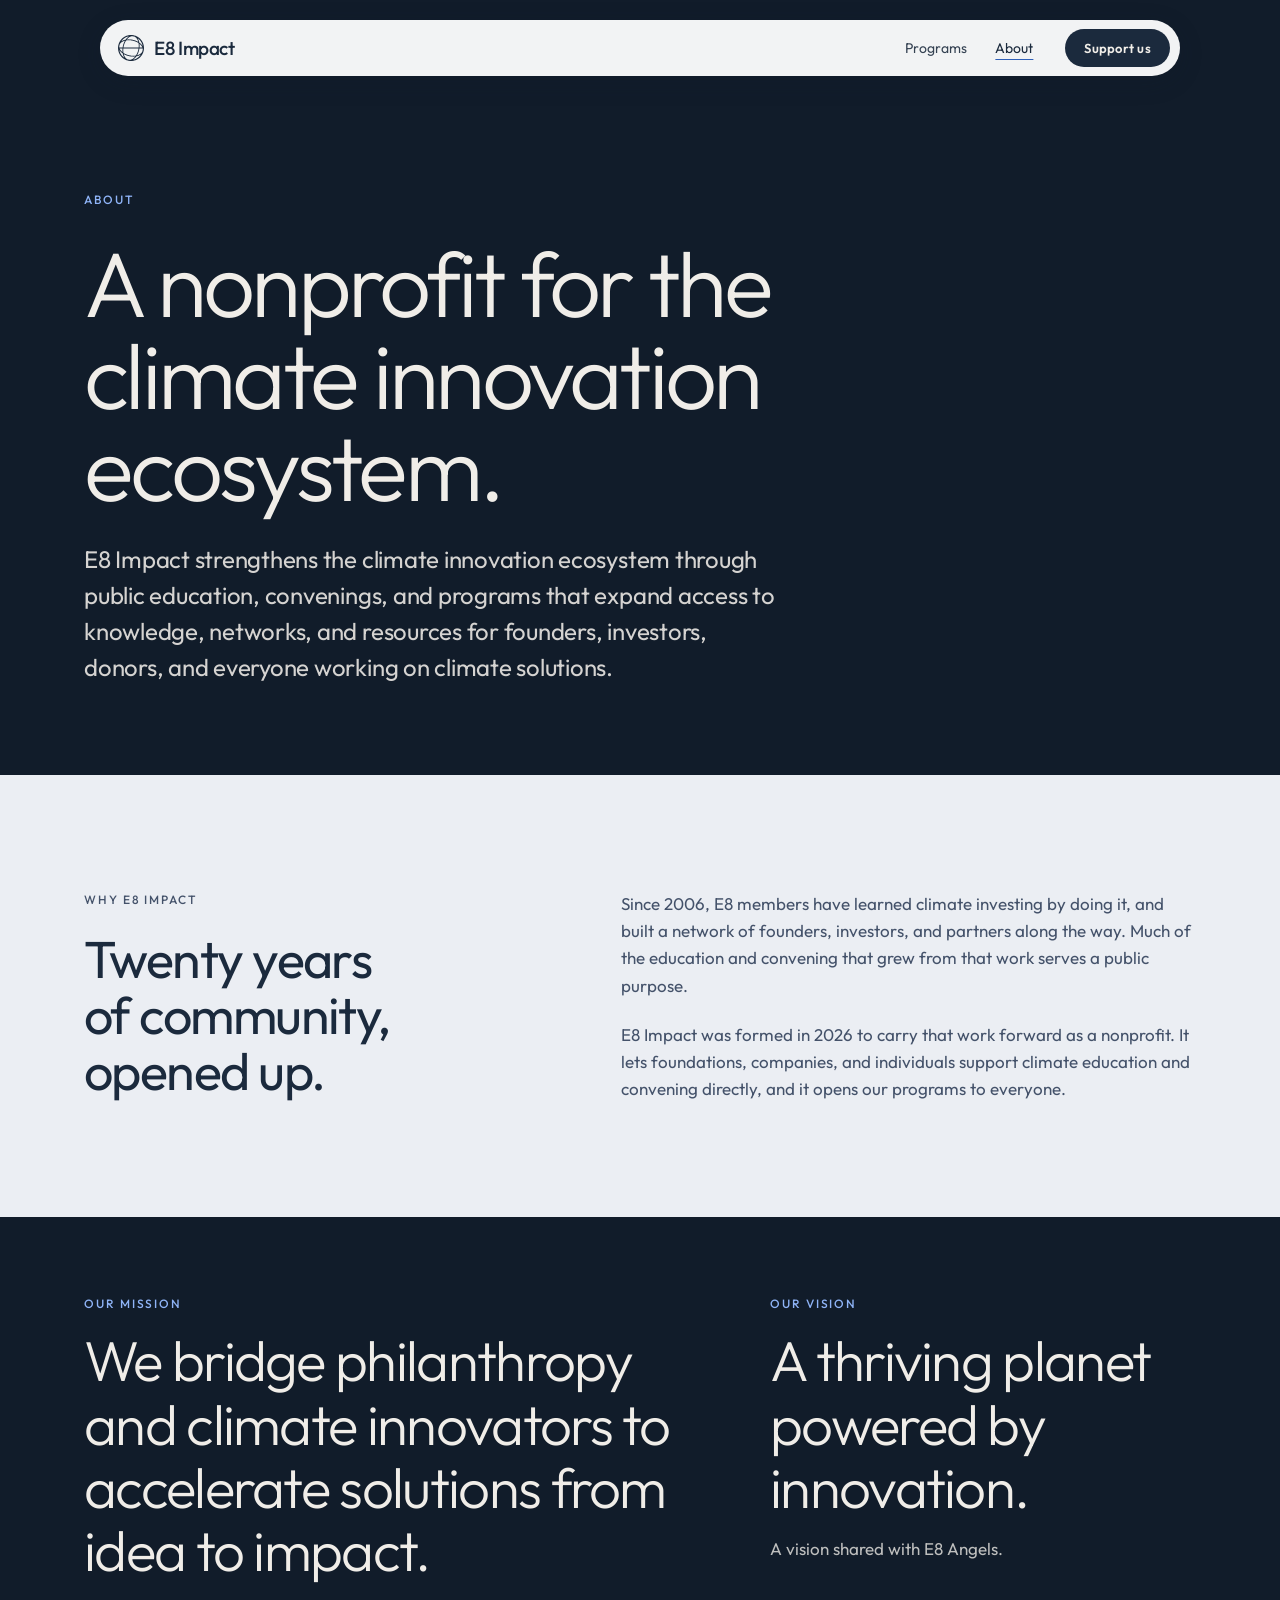
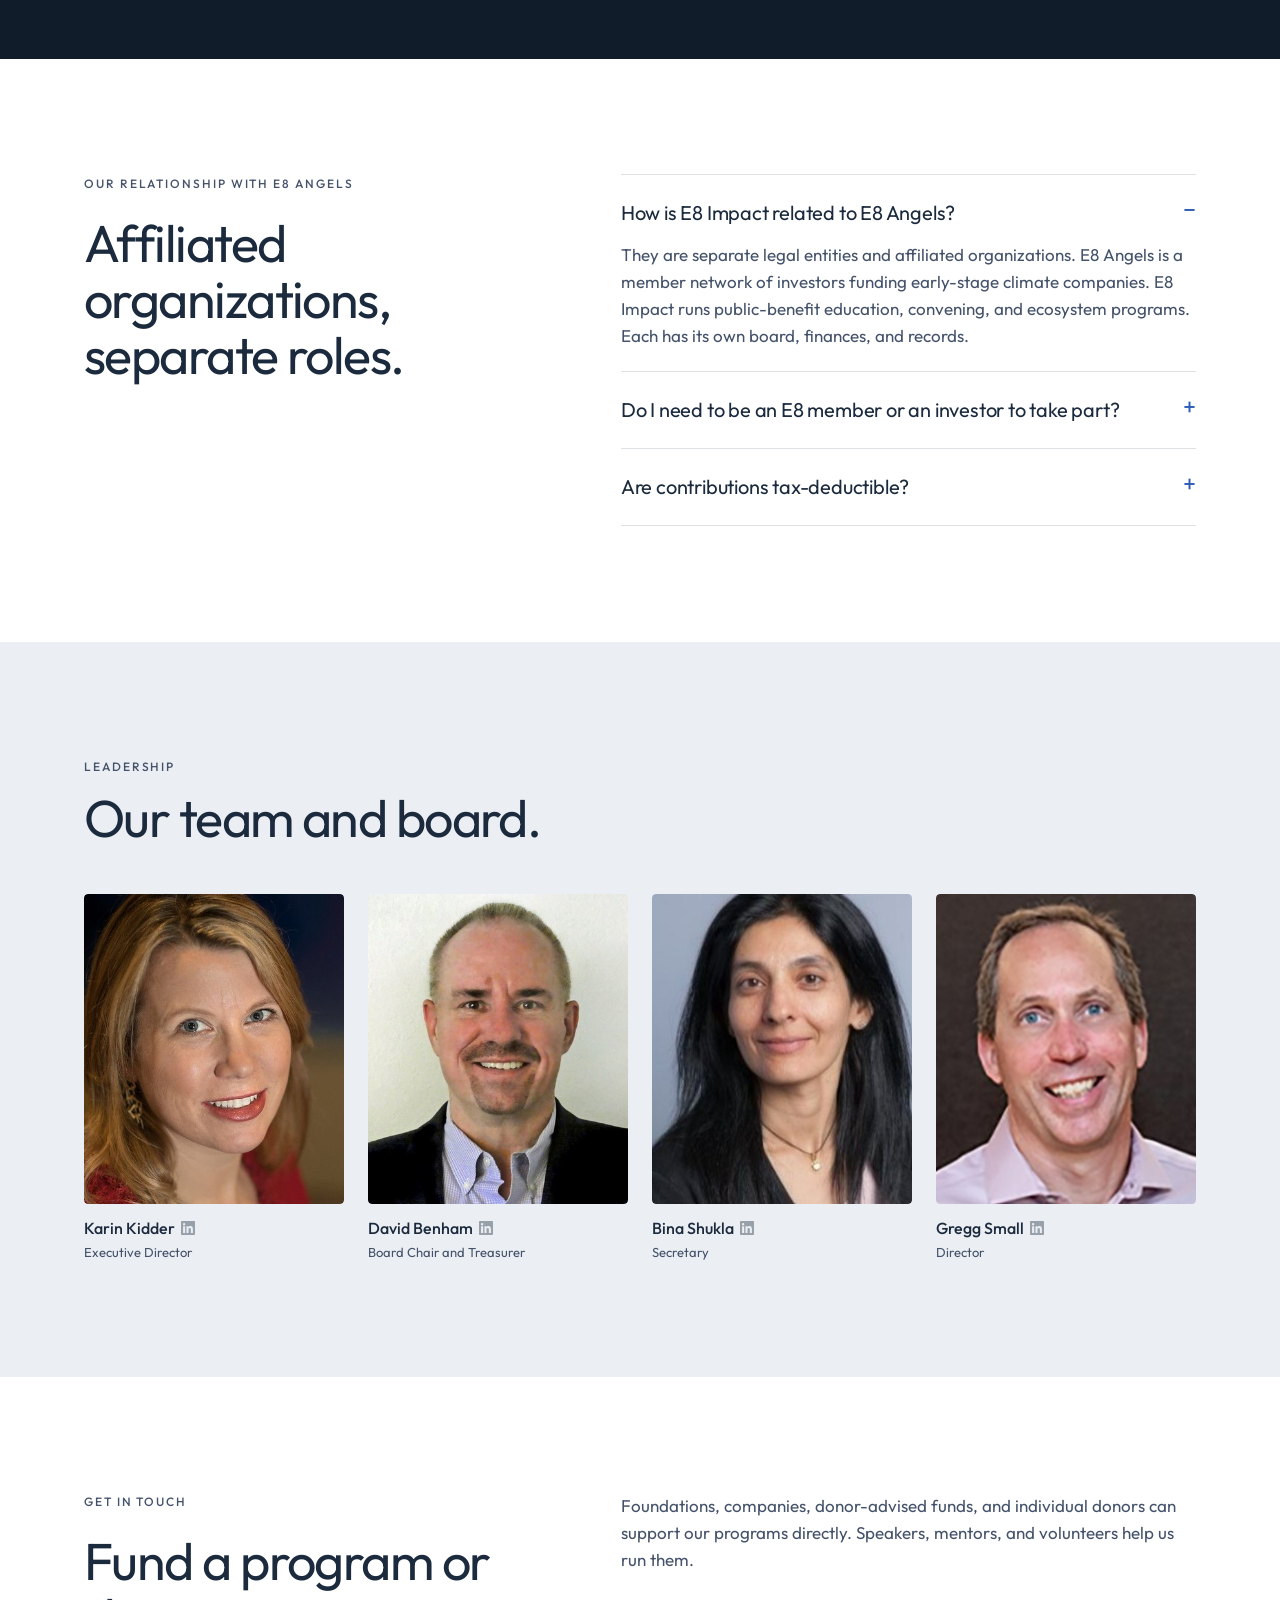
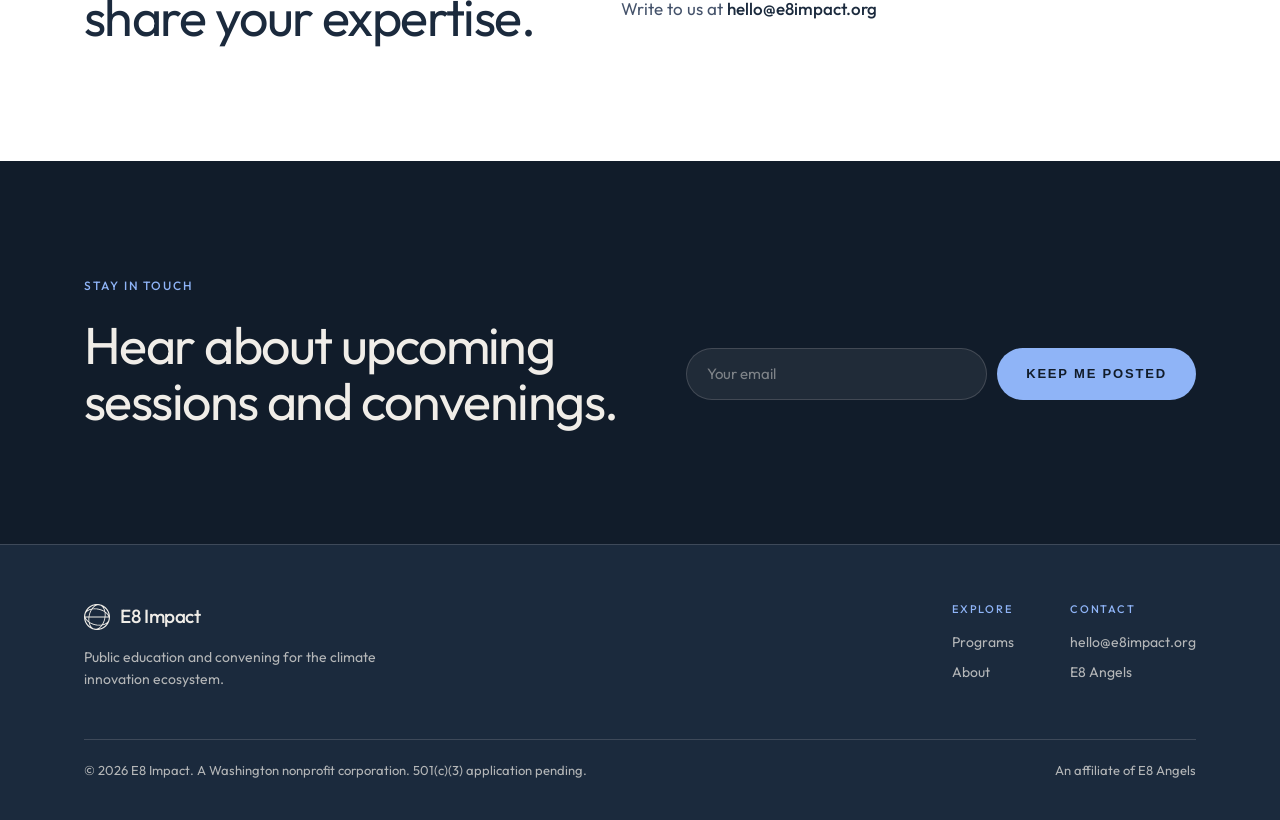
==== commit ecf389f6: "Show leadership as a single group Co-Authored-By: Claude Sonnet 5.5 <noreply@anthropic.com> Claude-S" ====
--- a/about.html
+++ b/about.html
@@ -44,8 +44,7 @@
   <div class="wrap">
     <p class="eyebrow">Leadership</p>
     <h2 class="h-section" style="margin-top:14px">Our team and board.</h2>
-    <div class="team-group"><p class="eyebrow">Staff</p><div class="team-grid"><article class="member"><div class="member__photo"><img src="assets/team-karin-kidder.jpg" alt="Karin Kidder" width="480" height="480" loading="lazy"></div><div class="member__name"><span>Karin Kidder</span><a href="https://www.linkedin.com/in/karinkidder/" target="_blank" rel="noopener noreferrer" aria-label="Karin Kidder on LinkedIn"><svg viewBox="0 0 24 24" fill="currentColor" aria-hidden="true"><path d="M20.447 20.452h-3.554v-5.569c0-1.328-.027-3.037-1.852-3.037-1.853 0-2.136 1.445-2.136 2.939v5.667H9.351V9h3.414v1.561h.046c.477-.9 1.637-1.85 3.37-1.85 3.601 0 4.267 2.37 4.267 5.455v6.286zM5.337 7.433a2.062 2.062 0 01-2.063-2.065 2.064 2.064 0 112.063 2.065zm1.782 13.019H3.555V9h3.564v11.452zM22.225 0H1.771C.792 0 0 .774 0 1.729v20.542C0 23.227.792 24 1.771 24h20.451C23.2 24 24 23.227 24 22.271V1.729C24 .774 23.2 0 22.222 0h.003z"/></svg></a></div><div class="member__role">Executive Director</div></article></div></div>
-    <div class="team-group"><p class="eyebrow">Board of Directors</p><div class="team-grid"><article class="member"><div class="member__photo"><img src="assets/team-david-benham.jpg" alt="David Benham" width="480" height="480" loading="lazy"></div><div class="member__name"><span>David Benham</span><a href="https://www.linkedin.com/in/davidbenham/" target="_blank" rel="noopener noreferrer" aria-label="David Benham on LinkedIn"><svg viewBox="0 0 24 24" fill="currentColor" aria-hidden="true"><path d="M20.447 20.452h-3.554v-5.569c0-1.328-.027-3.037-1.852-3.037-1.853 0-2.136 1.445-2.136 2.939v5.667H9.351V9h3.414v1.561h.046c.477-.9 1.637-1.85 3.37-1.85 3.601 0 4.267 2.37 4.267 5.455v6.286zM5.337 7.433a2.062 2.062 0 01-2.063-2.065 2.064 2.064 0 112.063 2.065zm1.782 13.019H3.555V9h3.564v11.452zM22.225 0H1.771C.792 0 0 .774 0 1.729v20.542C0 23.227.792 24 1.771 24h20.451C23.2 24 24 23.227 24 22.271V1.729C24 .774 23.2 0 22.222 0h.003z"/></svg></a></div><div class="member__role">Board Chair and Treasurer</div></article><article class="member"><div class="member__photo"><img src="assets/team-bina-shukla.jpg" alt="Bina Shukla" width="480" height="480" loading="lazy"></div><div class="member__name"><span>Bina Shukla</span><a href="https://www.linkedin.com/in/binashukla/" target="_blank" rel="noopener noreferrer" aria-label="Bina Shukla on LinkedIn"><svg viewBox="0 0 24 24" fill="currentColor" aria-hidden="true"><path d="M20.447 20.452h-3.554v-5.569c0-1.328-.027-3.037-1.852-3.037-1.853 0-2.136 1.445-2.136 2.939v5.667H9.351V9h3.414v1.561h.046c.477-.9 1.637-1.85 3.37-1.85 3.601 0 4.267 2.37 4.267 5.455v6.286zM5.337 7.433a2.062 2.062 0 01-2.063-2.065 2.064 2.064 0 112.063 2.065zm1.782 13.019H3.555V9h3.564v11.452zM22.225 0H1.771C.792 0 0 .774 0 1.729v20.542C0 23.227.792 24 1.771 24h20.451C23.2 24 24 23.227 24 22.271V1.729C24 .774 23.2 0 22.222 0h.003z"/></svg></a></div><div class="member__role">Secretary</div></article><article class="member"><div class="member__photo"><img src="assets/team-gregg-small.jpg" alt="Gregg Small" width="480" height="480" loading="lazy"></div><div class="member__name"><span>Gregg Small</span><a href="https://www.linkedin.com/in/gregg-small-66b2237/" target="_blank" rel="noopener noreferrer" aria-label="Gregg Small on LinkedIn"><svg viewBox="0 0 24 24" fill="currentColor" aria-hidden="true"><path d="M20.447 20.452h-3.554v-5.569c0-1.328-.027-3.037-1.852-3.037-1.853 0-2.136 1.445-2.136 2.939v5.667H9.351V9h3.414v1.561h.046c.477-.9 1.637-1.85 3.37-1.85 3.601 0 4.267 2.37 4.267 5.455v6.286zM5.337 7.433a2.062 2.062 0 01-2.063-2.065 2.064 2.064 0 112.063 2.065zm1.782 13.019H3.555V9h3.564v11.452zM22.225 0H1.771C.792 0 0 .774 0 1.729v20.542C0 23.227.792 24 1.771 24h20.451C23.2 24 24 23.227 24 22.271V1.729C24 .774 23.2 0 22.222 0h.003z"/></svg></a></div><div class="member__role">Director</div></article></div></div>
+    <div class="team-grid"><article class="member"><div class="member__photo"><img src="assets/team-karin-kidder.jpg" alt="Karin Kidder" width="480" height="480" loading="lazy"></div><div class="member__name"><span>Karin Kidder</span><a href="https://www.linkedin.com/in/karinkidder/" target="_blank" rel="noopener noreferrer" aria-label="Karin Kidder on LinkedIn"><svg viewBox="0 0 24 24" fill="currentColor" aria-hidden="true"><path d="M20.447 20.452h-3.554v-5.569c0-1.328-.027-3.037-1.852-3.037-1.853 0-2.136 1.445-2.136 2.939v5.667H9.351V9h3.414v1.561h.046c.477-.9 1.637-1.85 3.37-1.85 3.601 0 4.267 2.37 4.267 5.455v6.286zM5.337 7.433a2.062 2.062 0 01-2.063-2.065 2.064 2.064 0 112.063 2.065zm1.782 13.019H3.555V9h3.564v11.452zM22.225 0H1.771C.792 0 0 .774 0 1.729v20.542C0 23.227.792 24 1.771 24h20.451C23.2 24 24 23.227 24 22.271V1.729C24 .774 23.2 0 22.222 0h.003z"/></svg></a></div><div class="member__role">Executive Director</div></article><article class="member"><div class="member__photo"><img src="assets/team-david-benham.jpg" alt="David Benham" width="480" height="480" loading="lazy"></div><div class="member__name"><span>David Benham</span><a href="https://www.linkedin.com/in/davidbenham/" target="_blank" rel="noopener noreferrer" aria-label="David Benham on LinkedIn"><svg viewBox="0 0 24 24" fill="currentColor" aria-hidden="true"><path d="M20.447 20.452h-3.554v-5.569c0-1.328-.027-3.037-1.852-3.037-1.853 0-2.136 1.445-2.136 2.939v5.667H9.351V9h3.414v1.561h.046c.477-.9 1.637-1.85 3.37-1.85 3.601 0 4.267 2.37 4.267 5.455v6.286zM5.337 7.433a2.062 2.062 0 01-2.063-2.065 2.064 2.064 0 112.063 2.065zm1.782 13.019H3.555V9h3.564v11.452zM22.225 0H1.771C.792 0 0 .774 0 1.729v20.542C0 23.227.792 24 1.771 24h20.451C23.2 24 24 23.227 24 22.271V1.729C24 .774 23.2 0 22.222 0h.003z"/></svg></a></div><div class="member__role">Board Chair and Treasurer</div></article><article class="member"><div class="member__photo"><img src="assets/team-bina-shukla.jpg" alt="Bina Shukla" width="480" height="480" loading="lazy"></div><div class="member__name"><span>Bina Shukla</span><a href="https://www.linkedin.com/in/binashukla/" target="_blank" rel="noopener noreferrer" aria-label="Bina Shukla on LinkedIn"><svg viewBox="0 0 24 24" fill="currentColor" aria-hidden="true"><path d="M20.447 20.452h-3.554v-5.569c0-1.328-.027-3.037-1.852-3.037-1.853 0-2.136 1.445-2.136 2.939v5.667H9.351V9h3.414v1.561h.046c.477-.9 1.637-1.85 3.37-1.85 3.601 0 4.267 2.37 4.267 5.455v6.286zM5.337 7.433a2.062 2.062 0 01-2.063-2.065 2.064 2.064 0 112.063 2.065zm1.782 13.019H3.555V9h3.564v11.452zM22.225 0H1.771C.792 0 0 .774 0 1.729v20.542C0 23.227.792 24 1.771 24h20.451C23.2 24 24 23.227 24 22.271V1.729C24 .774 23.2 0 22.222 0h.003z"/></svg></a></div><div class="member__role">Secretary</div></article><article class="member"><div class="member__photo"><img src="assets/team-gregg-small.jpg" alt="Gregg Small" width="480" height="480" loading="lazy"></div><div class="member__name"><span>Gregg Small</span><a href="https://www.linkedin.com/in/gregg-small-66b2237/" target="_blank" rel="noopener noreferrer" aria-label="Gregg Small on LinkedIn"><svg viewBox="0 0 24 24" fill="currentColor" aria-hidden="true"><path d="M20.447 20.452h-3.554v-5.569c0-1.328-.027-3.037-1.852-3.037-1.853 0-2.136 1.445-2.136 2.939v5.667H9.351V9h3.414v1.561h.046c.477-.9 1.637-1.85 3.37-1.85 3.601 0 4.267 2.37 4.267 5.455v6.286zM5.337 7.433a2.062 2.062 0 01-2.063-2.065 2.064 2.064 0 112.063 2.065zm1.782 13.019H3.555V9h3.564v11.452zM22.225 0H1.771C.792 0 0 .774 0 1.729v20.542C0 23.227.792 24 1.771 24h20.451C23.2 24 24 23.227 24 22.271V1.729C24 .774 23.2 0 22.222 0h.003z"/></svg></a></div><div class="member__role">Director</div></article></div>
   </div>
 </section>
 
--- a/styles.css
+++ b/styles.css
@@ -146,9 +146,7 @@
 .paths > * { min-width: 0; }
 .path { display: grid; gap: 12px; align-content: start; padding-top: 20px; border-top: 2px solid var(--navy); }
 .path .body { font-size: 16px; }
-.team-group { margin-top: 48px; }
-.team-group + .team-group { margin-top: 56px; }
-.team-grid { display: grid; grid-template-columns: repeat(4, minmax(0, 1fr)); gap: 32px 24px; margin-top: 20px; }
+.team-grid { display: grid; grid-template-columns: repeat(4, minmax(0, 1fr)); gap: 32px 24px; margin-top: 48px; }
 @media (max-width: 860px) { .team-grid { grid-template-columns: repeat(2, minmax(0, 1fr)); gap: 28px 16px; } }
 .member__photo { overflow: hidden; border-radius: 4px; }
 .member__photo img { display: block; width: 100%; height: auto; aspect-ratio: 21 / 25; object-fit: cover; border-radius: 4px; transition: transform 0.3s; }
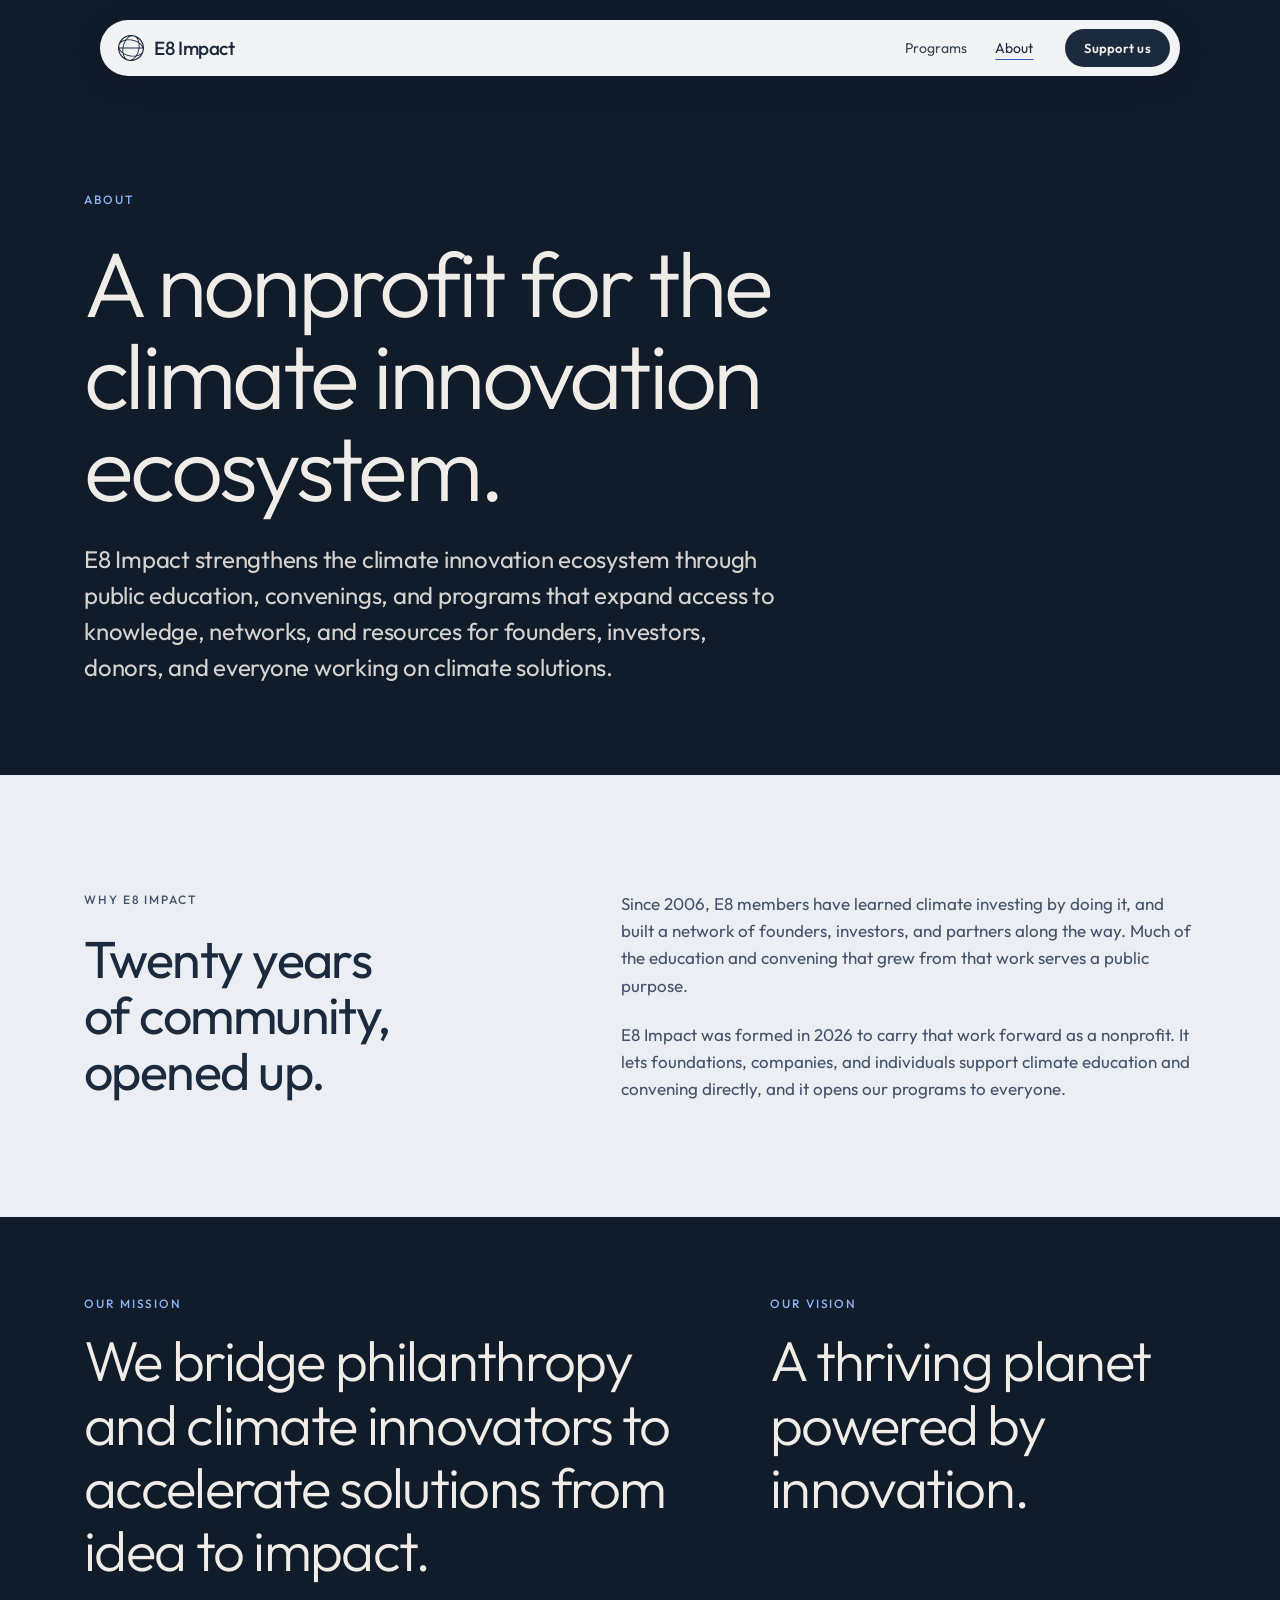
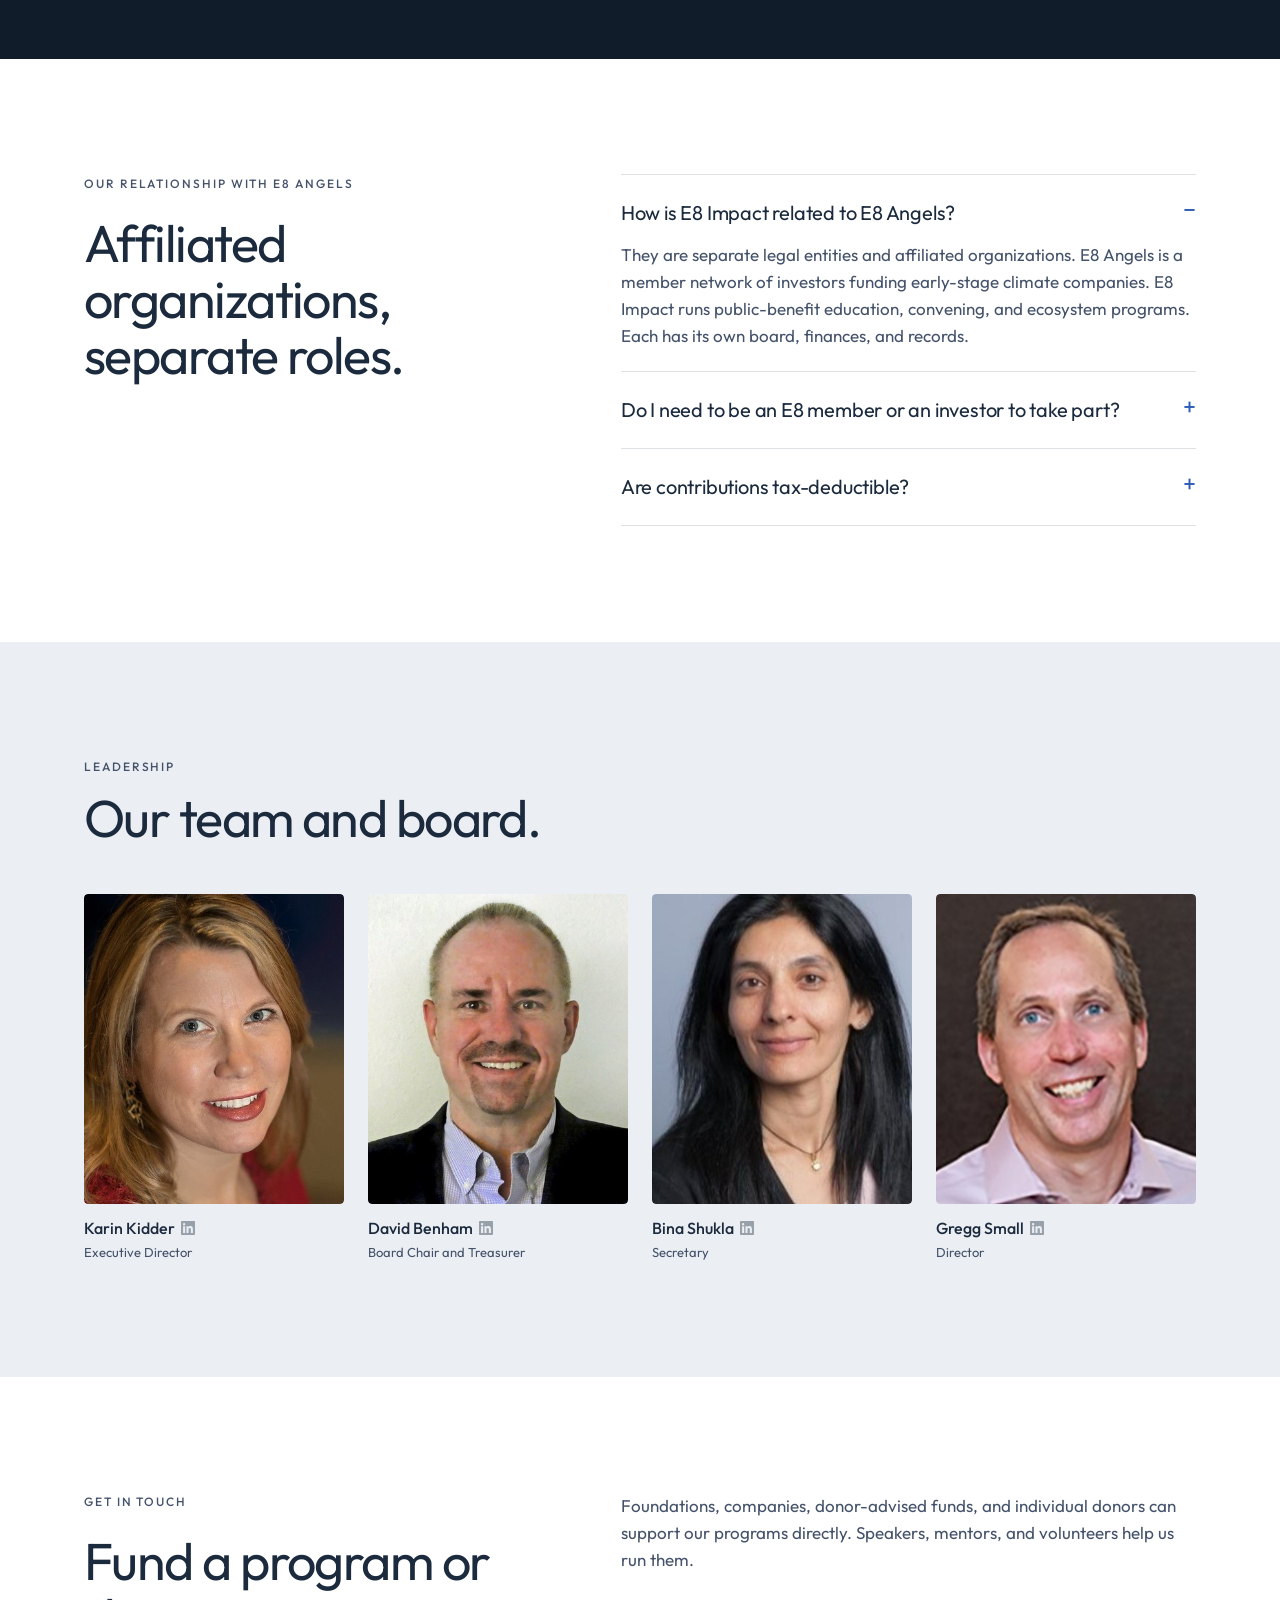
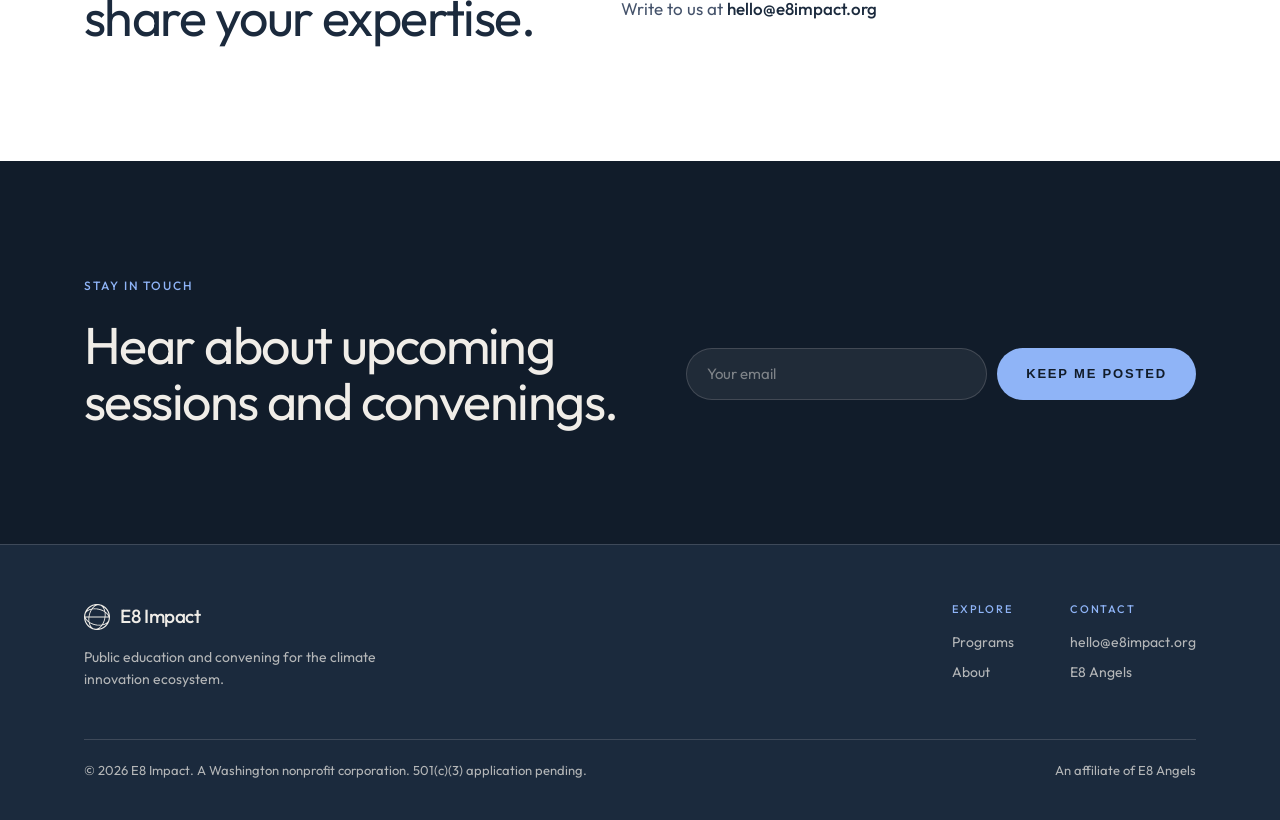
==== commit bdb80088: "Fade in mission and vision on scroll Co-Authored-By: Claude Sonnet 5.5 <noreply@anthropic.com> Claud" ====
--- a/about.html
+++ b/about.html
@@ -1,4 +1,4 @@
-<!doctype html><html lang="en"><head><meta charset="utf-8"><meta name="viewport" content="width=device-width, initial-scale=1, viewport-fit=cover"><link rel="icon" href="assets/e8-mark-navy.svg"><title>About | E8 Impact</title><meta name="description" content="E8 Impact is a Washington nonprofit affiliated with E8 Angels. Meet our leadership and learn how to support our programs."><link rel="preconnect" href="https://fonts.googleapis.com"><link rel="preconnect" href="https://fonts.gstatic.com" crossorigin><link rel="stylesheet" href="https://fonts.googleapis.com/css2?family=Outfit:wght@300;400;500;600&display=swap"><link rel="stylesheet" href="styles.css"></head><body><div class="nav-shell"><nav class="nav" id="nav" aria-label="Main">
+<!doctype html><html lang="en"><head><meta charset="utf-8"><meta name="viewport" content="width=device-width, initial-scale=1, viewport-fit=cover"><script>document.documentElement.classList.add('js')</script><link rel="icon" href="assets/e8-mark-navy.svg"><title>About | E8 Impact</title><meta name="description" content="E8 Impact is a Washington nonprofit affiliated with E8 Angels. Meet our leadership and learn how to support our programs."><link rel="preconnect" href="https://fonts.googleapis.com"><link rel="preconnect" href="https://fonts.gstatic.com" crossorigin><link rel="stylesheet" href="https://fonts.googleapis.com/css2?family=Outfit:wght@300;400;500;600&display=swap"><link rel="stylesheet" href="styles.css"></head><body><div class="nav-shell"><nav class="nav" id="nav" aria-label="Main">
   <a class="brand" href="/" aria-label="E8 Impact home"><img src="assets/e8-mark-navy.svg" alt="" width="26" height="26"><span>E8 Impact</span></a>
   <ul class="nav-links"><li><a href="programs.html">Programs</a></li><li><a href="about.html" aria-current="page">About</a></li></ul>
   <a class="btn btn--navy nav-cta" href="https://www.zeffy.com/en-US/donation-form/donate-to-e8-impact" target="_blank" rel="noopener">Support us</a>
@@ -22,10 +22,13 @@
   </div>
 </section>
 
-<section class="band band--deep band--tight">
+<section class="band band--deep band--tight" id="mission-vision">
   <div class="wrap pair">
-    <div class="stack"><p class="eyebrow">Our mission</p><p class="statement">We bridge philanthropy and climate innovators to accelerate solutions from idea to impact.</p></div>
-    <div class="stack"><p class="eyebrow">Our vision</p><p class="statement">A thriving planet powered by innovation.</p><p class="body">A vision shared with E8 Angels.</p></div>
+    <div class="stack fade-in"><p class="eyebrow">Our mission</p><p class="statement">We bridge philanthropy and climate innovators to accelerate solutions from idea to impact.</p></div>
+    <div class="stack">
+      <div class="stack fade-in"><p class="eyebrow">Our vision</p><p class="statement">A thriving planet powered by innovation.</p></div>
+      <p class="body fade-in">A vision shared with E8 Angels.</p>
+    </div>
   </div>
 </section>
 
@@ -129,4 +132,17 @@
     const b = document.getElementById('s-submit'); b.disabled = true; st.textContent = 'Sending...';try { const r = await fetch('https://formsubmit.co/ajax/hello@e8impact.org', { method: 'POST', headers: { 'Content-Type': 'application/json', Accept: 'application/json' }, body: JSON.stringify(data) }); if (!r.ok) throw new Error(); sf.reset(); st.textContent = 'Thank you. We will be in touch soon.'; } catch (err) { st.textContent = 'Something went wrong. Please email hello@e8impact.org instead.'; } finally { b.disabled = false; }
   });
 })();
-</script></body></html>+</script><script>
+(function () {
+  var band = document.getElementById('mission-vision');
+  if (!band) return;
+  var items = Array.prototype.slice.call(band.querySelectorAll('.fade-in'));
+  function run() { items.forEach(function (el, i) { setTimeout(function () { el.classList.add('is-on'); }, 150 + i * 600); }); }
+  if ('IntersectionObserver' in window) {
+    new IntersectionObserver(function (entries, obs) {
+      if (entries[0].isIntersecting) { obs.disconnect(); run(); }
+    }, { threshold: 0.5 }).observe(band);
+  } else { items.forEach(function (el) { el.classList.add('is-on'); }); }
+})();
+</script>
+</body></html>
--- a/styles.css
+++ b/styles.css
@@ -240,3 +240,8 @@
 .fine { font-size: 12px; line-height: 1.5; color: var(--slate); margin: 0; }
 @media (max-width: 520px) { .checks { grid-template-columns: 1fr; } }
 .nav.open .nav-cta { display: inline-flex; margin: 0 0 6px 8px; }
+
+/* Fade-in on scroll (content stays visible if JavaScript is off) */
+.js .fade-in { opacity: 0; transform: translateY(6px); transition: opacity 0.8s ease, transform 0.8s ease; }
+.js .fade-in.is-on { opacity: 1; transform: none; }
+@media (prefers-reduced-motion: reduce) { .js .fade-in { transition: none; transform: none; } }
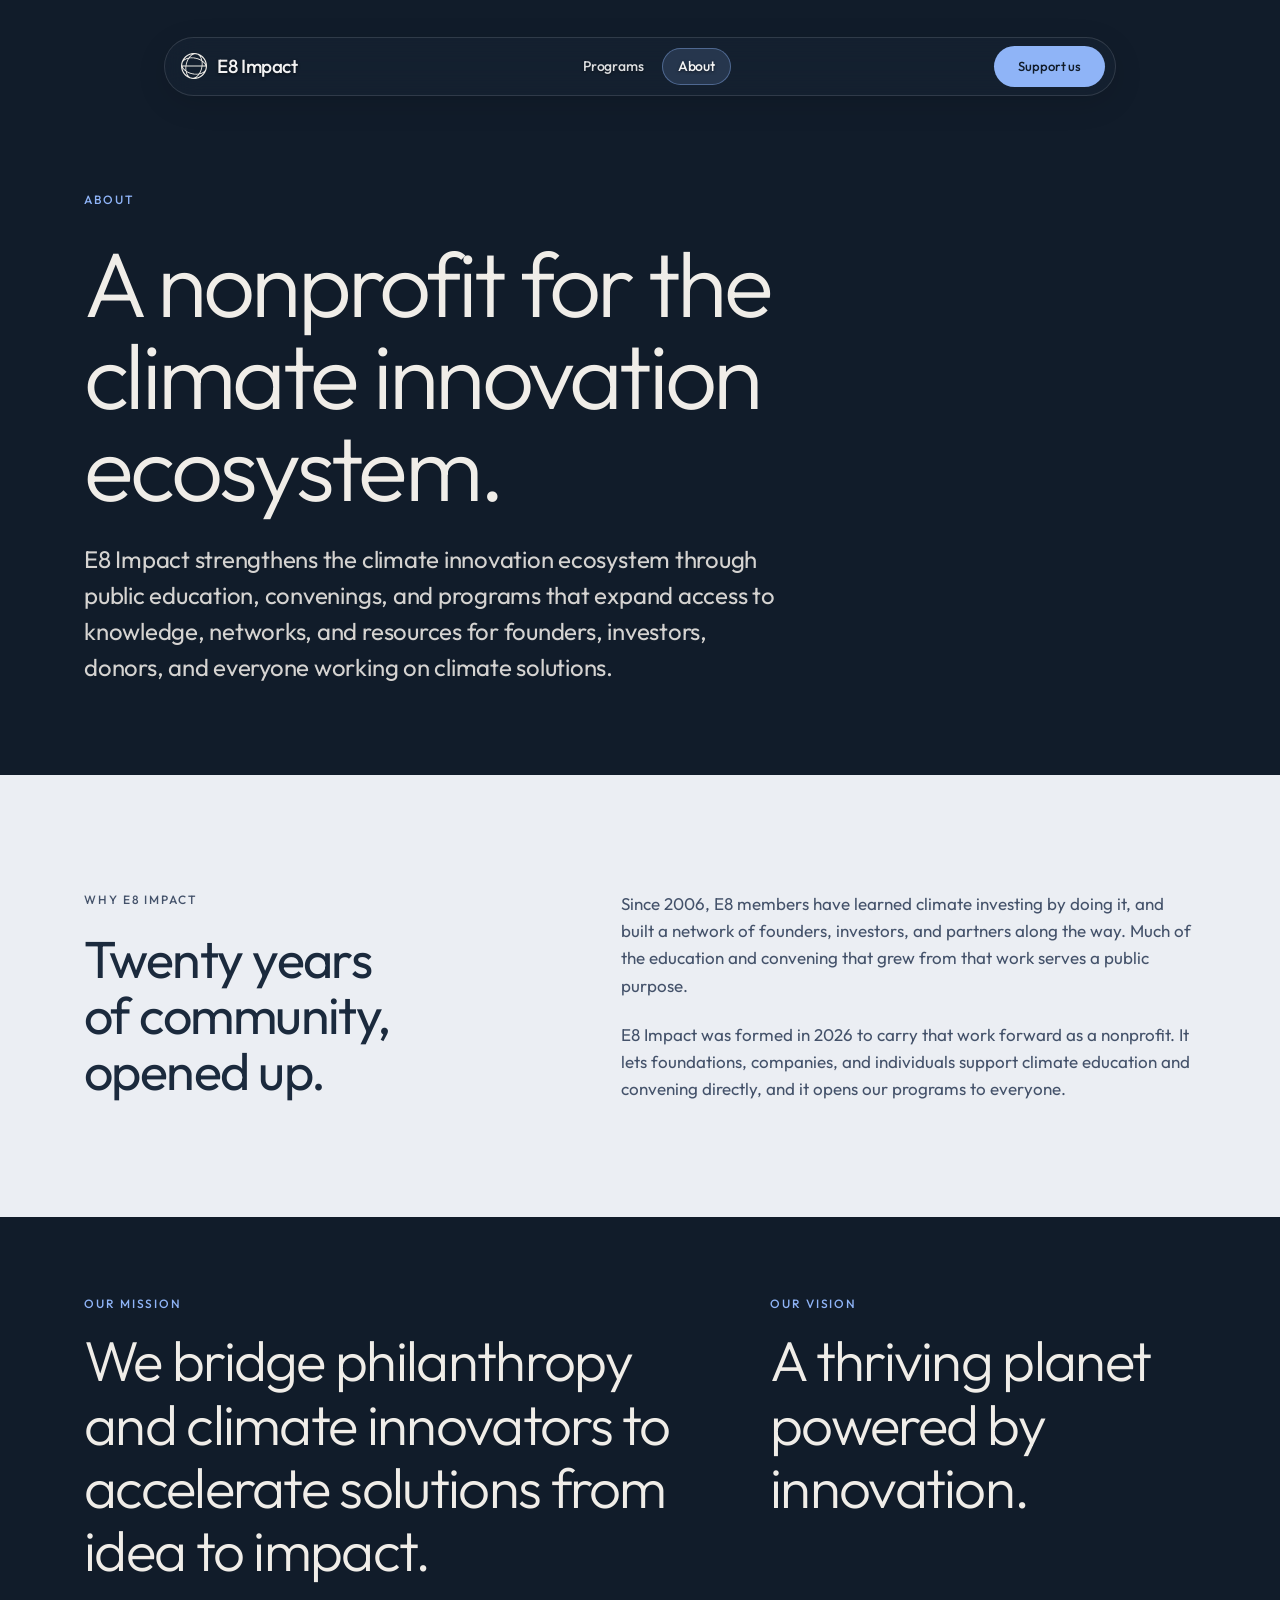
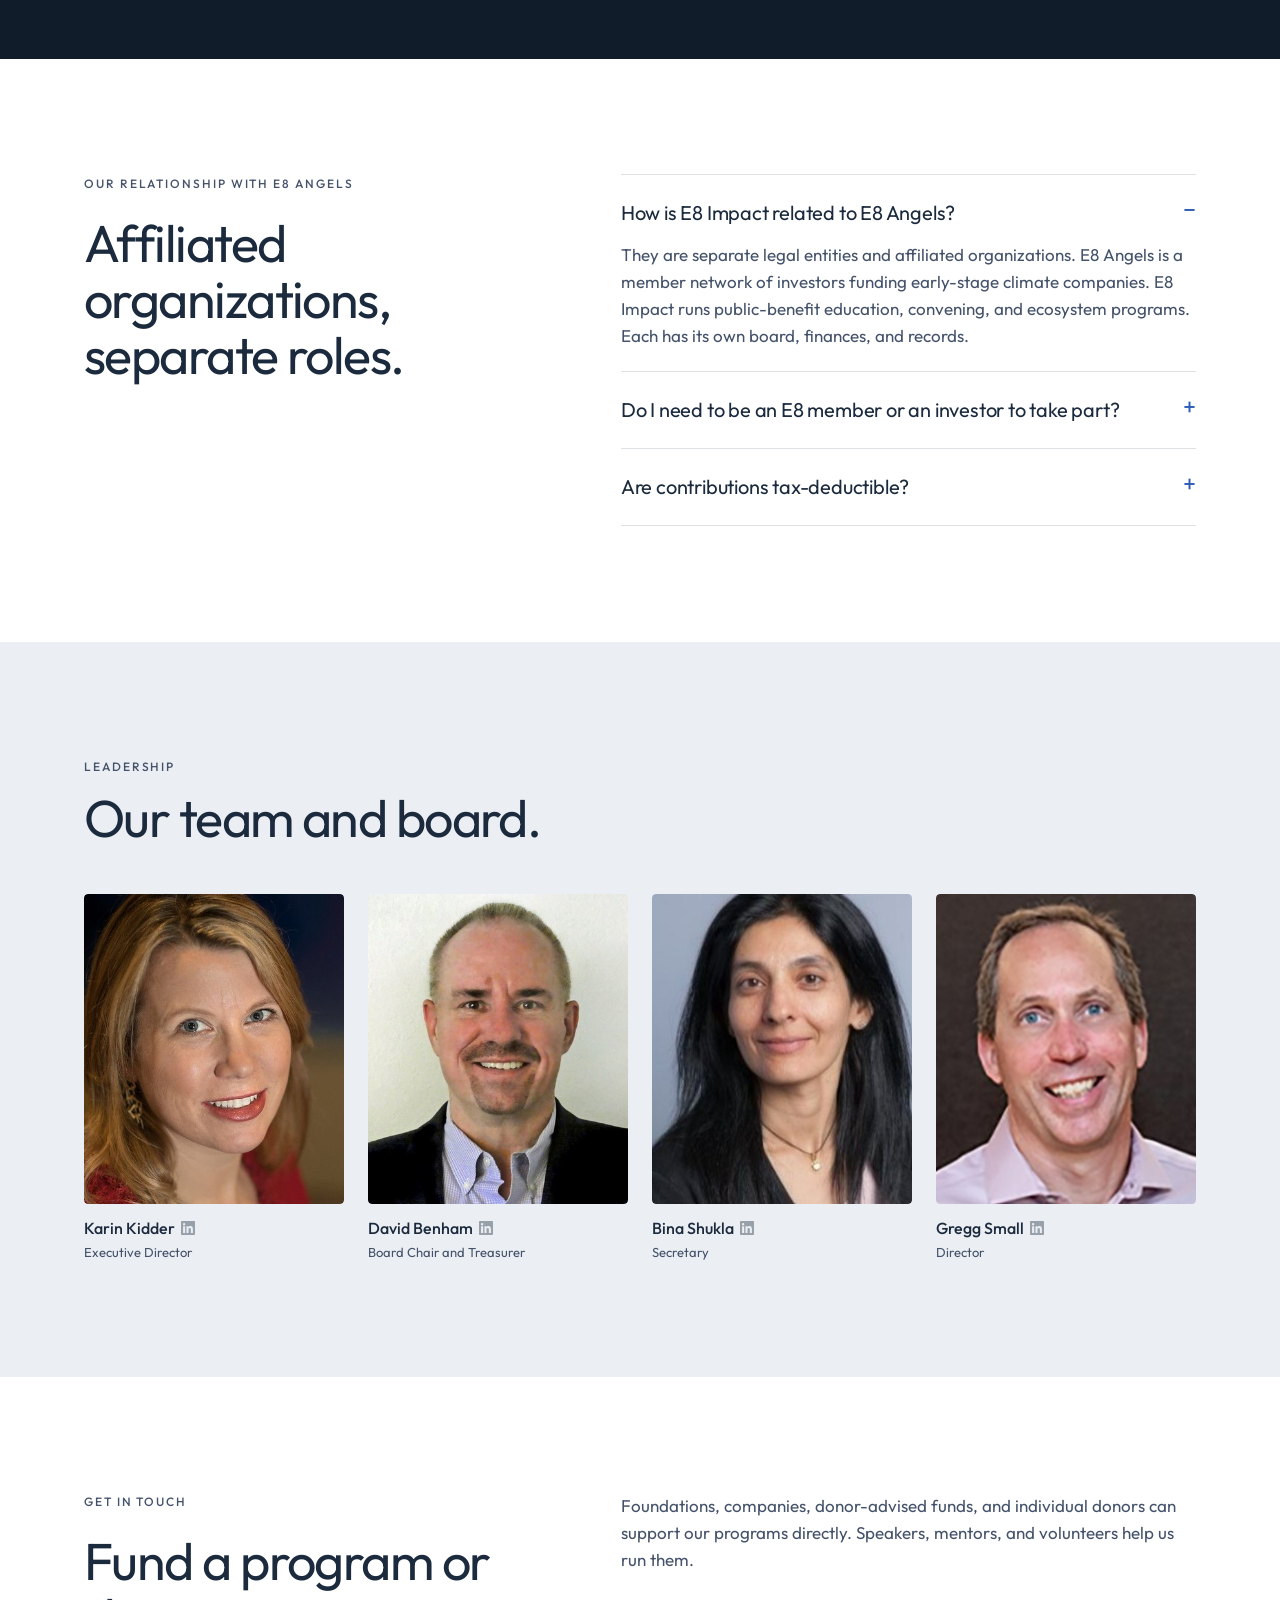
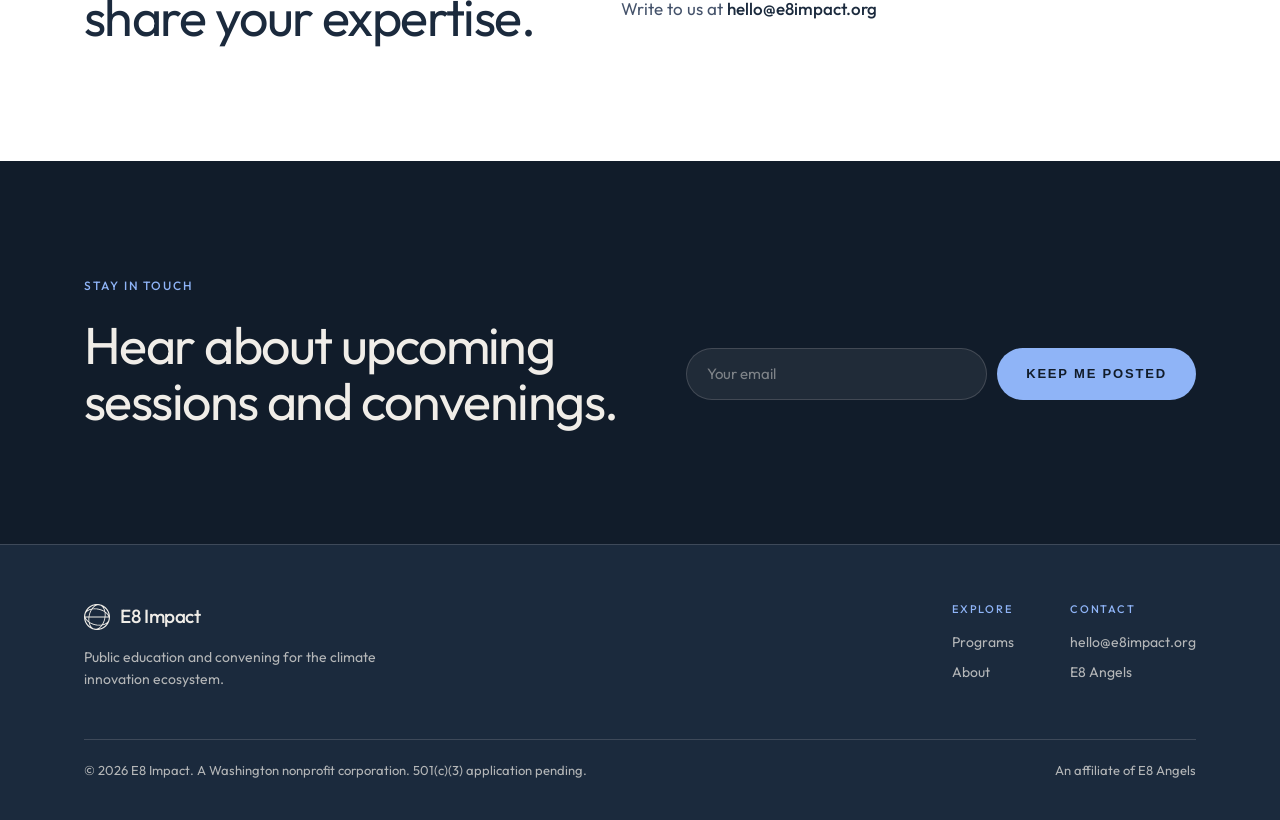
==== commit 203f47f4: "Fixed floating nav styled like the E8 Angels site - Nav stays at the top while scrolling - Frosted p" ====
--- a/about.html
+++ b/about.html
@@ -1,11 +1,22 @@
-<!doctype html><html lang="en"><head><meta charset="utf-8"><meta name="viewport" content="width=device-width, initial-scale=1, viewport-fit=cover"><script>document.documentElement.classList.add('js')</script><link rel="icon" href="assets/e8-mark-navy.svg"><title>About | E8 Impact</title><meta name="description" content="E8 Impact is a Washington nonprofit affiliated with E8 Angels. Meet our leadership and learn how to support our programs."><link rel="preconnect" href="https://fonts.googleapis.com"><link rel="preconnect" href="https://fonts.gstatic.com" crossorigin><link rel="stylesheet" href="https://fonts.googleapis.com/css2?family=Outfit:wght@300;400;500;600&display=swap"><link rel="stylesheet" href="styles.css"></head><body><div class="nav-shell"><nav class="nav" id="nav" aria-label="Main">
-  <a class="brand" href="/" aria-label="E8 Impact home"><img src="assets/e8-mark-navy.svg" alt="" width="26" height="26"><span>E8 Impact</span></a>
+<!doctype html><html lang="en"><head><meta charset="utf-8"><meta name="viewport" content="width=device-width, initial-scale=1, viewport-fit=cover"><script>document.documentElement.classList.add('js')</script><link rel="icon" href="assets/e8-mark-navy.svg"><title>About | E8 Impact</title><meta name="description" content="E8 Impact is a Washington nonprofit affiliated with E8 Angels. Meet our leadership and learn how to support our programs."><link rel="preconnect" href="https://fonts.googleapis.com"><link rel="preconnect" href="https://fonts.gstatic.com" crossorigin><link rel="stylesheet" href="https://fonts.googleapis.com/css2?family=Outfit:wght@300;400;500;600&display=swap"><link rel="stylesheet" href="styles.css"><script src="assets/nav.js" defer></script></head><body><div class="nav-shell"><nav class="nav" id="nav" aria-label="Main">
+  <a class="brand" href="/" aria-label="E8 Impact home"><img src="assets/e8-mark.svg" alt="" width="26" height="26"><span>E8 Impact</span></a>
   <ul class="nav-links"><li><a href="programs.html">Programs</a></li><li><a href="about.html" aria-current="page">About</a></li></ul>
-  <a class="btn btn--navy nav-cta" href="https://www.zeffy.com/en-US/donation-form/donate-to-e8-impact" target="_blank" rel="noopener">Support us</a>
-  <button class="menu-btn" id="menu-btn" aria-expanded="false" aria-controls="nav" aria-label="Open menu">
-    <svg width="22" height="22" viewBox="0 0 22 22" fill="none" aria-hidden="true"><path d="M3 7h16M3 15h16" stroke="currentColor" stroke-width="1.6" stroke-linecap="round"/></svg>
+  <a class="nav-cta" href="https://www.zeffy.com/en-US/donation-form/donate-to-e8-impact" target="_blank" rel="noopener">Support us</a>
+  <button class="menu-btn" id="menu-btn" type="button" aria-expanded="false" aria-controls="mobile-menu" aria-haspopup="dialog" aria-label="Open menu">
+    <svg width="20" height="20" viewBox="0 0 20 20" fill="none" aria-hidden="true"><path d="M3 6h14M3 10h14M3 14h14" stroke="currentColor" stroke-width="1.5" stroke-linecap="round"/></svg>
   </button>
-</nav></div><main><section class="hero hero--plain hero--short">
+</nav></div>
+<div class="mobile-menu" id="mobile-menu" role="dialog" aria-modal="true" aria-label="Site navigation" hidden>
+  <div class="mobile-menu__top">
+    <a class="brand" href="/" aria-label="E8 Impact home"><img src="assets/e8-mark.svg" alt="" width="26" height="26"><span>E8 Impact</span></a>
+    <button class="mobile-menu__close" id="menu-close" type="button" aria-label="Close menu"><svg width="22" height="22" viewBox="0 0 20 20" fill="none" aria-hidden="true"><path d="M5 5l10 10M15 5L5 15" stroke="currentColor" stroke-width="1.6" stroke-linecap="round"/></svg></button>
+  </div>
+  <nav class="mobile-menu__links" aria-label="Mobile">
+    <a class="mobile-menu__item" style="--i:0" href="programs.html">Programs</a>
+    <a class="mobile-menu__item" style="--i:1" href="about.html" aria-current="page">About</a>
+  </nav>
+  <a class="mobile-menu__cta mobile-menu__item" style="--i:2" href="https://www.zeffy.com/en-US/donation-form/donate-to-e8-impact" target="_blank" rel="noopener">Support us</a>
+</div><main><section class="hero hero--plain hero--short">
   <div class="wrap hero__inner">
     <p class="eyebrow">About</p>
     <h1 class="h-display" style="max-width:14ch">A nonprofit for the climate innovation ecosystem.</h1>
@@ -108,14 +119,12 @@
   </form>
 </dialog><script>
 (() => {
-  const nav = document.getElementById('nav'), btn = document.getElementById('menu-btn');
-  btn.addEventListener('click', () => { const o = nav.classList.toggle('open'); btn.setAttribute('aria-expanded', o); });
-  const form = document.getElementById('signup-form'), msg = document.getElementById('form-msg');
+    const form = document.getElementById('signup-form'), msg = document.getElementById('form-msg');
   form.addEventListener('submit', (e) => { if (!form.checkValidity()) return; msg.textContent = 'Thanks, you are on the list.'; setTimeout(() => form.reset(), 300); });
 
   const dlg = document.getElementById('support'), sf = document.getElementById('support-form'), st = document.getElementById('s-status');
   document.querySelectorAll('[data-support]').forEach(a => a.addEventListener('click', e => {
-    e.preventDefault(); nav.classList.remove('open'); dlg.showModal(); document.getElementById('s-name').focus();
+    e.preventDefault(); dlg.showModal(); document.getElementById('s-name').focus();
   }));
   dlg.querySelector('[data-close]').addEventListener('click', () => dlg.close());
   dlg.addEventListener('click', e => { if (e.target === dlg) dlg.close(); });
--- a/styles.css
+++ b/styles.css
@@ -20,7 +20,7 @@
 }
 
 * { box-sizing: border-box; }
-html { scroll-behavior: smooth; }
+html { scroll-behavior: smooth; scroll-padding-top: 104px; }
 body {
   margin: 0;
   background: var(--white);
@@ -80,30 +80,70 @@
 .band--navy .textlink, .band--deep .textlink { color: var(--cornflower); }
 
 /* Nav */
-.nav-shell { position: absolute; top: calc(env(safe-area-inset-top, 0px) + 20px); left: 0; right: 0; z-index: 10; padding-inline: 16px; }
+/* Navigation: fixed floating pill, styled like the E8 Angels site.
+   Frosted glass over dark sections, solid navy over light ones (set by assets/nav.js). */
+.nav-shell { position: fixed; top: calc(env(safe-area-inset-top, 0px) + 16px); left: 50%; transform: translateX(-50%); width: min(952px, calc(100% - 32px)); z-index: 100; }
+@media (min-width: 1024px) { .nav-shell { top: 37px; } }
 .nav {
-  max-width: 1080px; margin: 0 auto;
-  display: flex; align-items: center; justify-content: space-between; gap: 16px;
-  padding: 9px 10px 9px 18px; border-radius: 999px;
-  background: rgba(255, 255, 255, 0.95); backdrop-filter: blur(14px); -webkit-backdrop-filter: blur(14px);
-  color: var(--navy); box-shadow: 0 6px 24px rgba(17, 28, 42, 0.18);
-}
+  --nav-bg: rgba(27, 42, 61, 0.34); --nav-border: rgba(255, 255, 255, 0.12); --nav-shadow: 0 1px 3px rgba(0, 0, 0, 0.55);
+  display: flex; align-items: center; gap: 2px; box-sizing: border-box; height: 59px; padding: 9px 10px 9px 16px;
+  border-radius: 999px; border: 1px solid var(--nav-border); background: var(--nav-bg);
+  color: rgba(255, 255, 255, 0.95); text-shadow: var(--nav-shadow);
+  backdrop-filter: blur(16px); -webkit-backdrop-filter: blur(16px); box-shadow: 0 8px 30px rgba(0, 0, 0, 0.12);
+  transition: background-color 0.5s ease, border-color 0.5s ease, text-shadow 0.5s ease;
+}
+.nav[data-theme="light"] { --nav-bg: rgba(27, 42, 61, 0.92); --nav-border: rgba(27, 42, 61, 0); --nav-shadow: 0 1px 3px rgba(0, 0, 0, 0); }
 .brand { display: flex; align-items: center; gap: 10px; text-decoration: none; color: inherit; white-space: nowrap; }
-.nav .brand { color: var(--navy); }
+.nav .brand { margin-right: 6px; transition: opacity 0.2s; }
+.nav .brand:hover { opacity: 0.7; }
 .footer .brand { color: var(--bone); }
 .brand img { height: 26px; width: auto; }
 .brand span { font-size: 19px; letter-spacing: -0.02em; font-weight: 500; }
-.nav-links { display: flex; align-items: center; gap: 28px; list-style: none; margin: 0; padding: 0; font-size: 14px; }
-.nav-links a { text-decoration: none; opacity: 0.88; }
-.nav-links a:hover, .nav-links a[aria-current="page"] { opacity: 1; text-decoration: underline; text-underline-offset: 6px; text-decoration-color: var(--blue); }
-.nav-cta { min-height: 38px; padding: 0 18px; border-radius: 999px; font-size: 13px; letter-spacing: 0.02em; text-transform: none; }
-.menu-btn { display: none; background: none; border: 0; color: var(--navy); padding: 8px; cursor: pointer; }
+.nav-links { flex: 1; display: flex; justify-content: center; gap: 2px; list-style: none; margin: 0; padding: 0; }
+.nav-links a {
+  position: relative; display: flex; align-items: center; justify-content: center; height: 36.5px; padding: 0 16px; border-radius: 999px;
+  font-size: 14px; font-weight: 500; letter-spacing: -0.01em; text-decoration: none; color: inherit; opacity: 0.9;
+  transition: background-color 0.2s ease, opacity 0.2s ease;
+}
+.nav-links a:hover { background: rgba(255, 255, 255, 0.1); opacity: 1; }
+.nav-links a[aria-current="page"] { opacity: 1; background: rgba(143, 180, 247, 0.15); box-shadow: inset 0 0 0 1px rgba(143, 180, 247, 0.4); }
+.nav-links a:focus-visible, .nav-cta:focus-visible, .menu-btn:focus-visible { outline: 2px solid var(--cornflower); outline-offset: 2px; }
+.nav-cta {
+  display: inline-flex; align-items: center; justify-content: center; flex-shrink: 0; height: 41px; padding: 0 24px; border-radius: 999px;
+  background: var(--cornflower); color: var(--deep); text-shadow: none; text-decoration: none; white-space: nowrap;
+  font-size: 13.1px; font-weight: 500; letter-spacing: -0.01em;
+  transition: box-shadow 0.2s ease, transform 0.2s ease;
+}
+.nav-cta:hover { box-shadow: 0 4px 16px rgba(143, 180, 247, 0.45); transform: translateY(-1px); }
+.menu-btn { display: none; align-items: center; justify-content: center; width: 40px; height: 40px; margin-left: auto; flex-shrink: 0; border: 0; border-radius: 999px; background: transparent; color: inherit; cursor: pointer; transition: background-color 0.15s ease; }
+.menu-btn:hover { background: rgba(255, 255, 255, 0.1); }
 @media (max-width: 860px) {
   .nav-links, .nav .nav-cta { display: none; }
-  .menu-btn { display: block; }
-  .nav.open { flex-wrap: wrap; border-radius: 22px; }
-  .nav.open .nav-links { display: flex; flex-direction: column; align-items: flex-start; gap: 14px; width: 100%; padding: 12px 8px 10px; font-size: 17px; }
-}
+  .menu-btn { display: flex; }
+}
+
+/* Mobile menu: full-screen overlay with staggered links */
+.mobile-menu {
+  position: fixed; inset: 0; z-index: 110; display: none; flex-direction: column; color: var(--bone);
+  padding: 20px 24px max(32px, env(safe-area-inset-bottom));
+  background: linear-gradient(160deg, #0a131f 0%, #1B2A3D 60%, #0d1825 100%);
+  opacity: 0; transition: opacity 0.28s ease;
+}
+.mobile-menu.is-open { display: flex; }
+.mobile-menu.is-visible { opacity: 1; }
+.mobile-menu__top { display: flex; align-items: center; justify-content: space-between; height: 59px; flex-shrink: 0; }
+.mobile-menu__close { display: flex; align-items: center; justify-content: center; width: 44px; height: 44px; border: 0; border-radius: 999px; background: transparent; color: rgba(255, 255, 255, 0.85); cursor: pointer; transition: background-color 0.15s ease; }
+.mobile-menu__close:hover { background: rgba(255, 255, 255, 0.1); }
+.mobile-menu__close:focus-visible, .mobile-menu a:focus-visible { outline: 2px solid var(--cornflower); outline-offset: 2px; }
+.mobile-menu__links { flex: 1; display: flex; flex-direction: column; justify-content: center; gap: 4px; margin-top: -40px; pointer-events: none; }
+.mobile-menu__item { opacity: 0; transform: translateY(24px); transition: opacity 0.4s ease, transform 0.4s ease; transition-delay: calc(var(--i, 0) * 60ms + 80ms); }
+.mobile-menu.is-visible .mobile-menu__item { opacity: 1; transform: none; }
+.mobile-menu__links a { pointer-events: auto; display: block; padding: 16px 8px; border-radius: 12px; font-size: 32px; font-weight: 400; letter-spacing: -0.03em; line-height: 1.15; color: rgba(255, 255, 255, 0.9); text-decoration: none; }
+.mobile-menu__links a:hover { color: #fff; }
+.mobile-menu__links a[aria-current="page"] { color: var(--cornflower); }
+.mobile-menu__cta { display: flex; align-items: center; justify-content: center; flex-shrink: 0; width: 100%; height: 56px; border-radius: 16px; background: var(--cornflower); color: var(--deep); font-size: 16px; font-weight: 500; letter-spacing: -0.01em; text-decoration: none; }
+.mobile-menu__cta:hover { opacity: 0.9; }
+@media (min-width: 861px) { .mobile-menu { display: none !important; } }
 
 /* Hero */
 .hero { position: relative; background: var(--deep); color: var(--bone); overflow: hidden; }
@@ -219,7 +259,6 @@
 .detail .photo { aspect-ratio: auto; max-width: 340px; }
 
 /* Menu links sit on the right, next to the button */
-.nav-links { margin-left: auto; margin-right: 16px; }
 
 /* Support popup */
 .modal { border: 0; border-radius: 10px; padding: 0; width: min(560px, calc(100vw - 32px)); max-height: calc(100vh - 32px); color: var(--navy); background: var(--white); }
@@ -239,7 +278,6 @@
 .modal__msg { color: var(--blue); margin-top: 0; }
 .fine { font-size: 12px; line-height: 1.5; color: var(--slate); margin: 0; }
 @media (max-width: 520px) { .checks { grid-template-columns: 1fr; } }
-.nav.open .nav-cta { display: inline-flex; margin: 0 0 6px 8px; }
 
 /* Fade-in on scroll (content stays visible if JavaScript is off) */
 .js .fade-in { opacity: 0; transform: translateY(6px); transition: opacity 0.8s ease, transform 0.8s ease; }
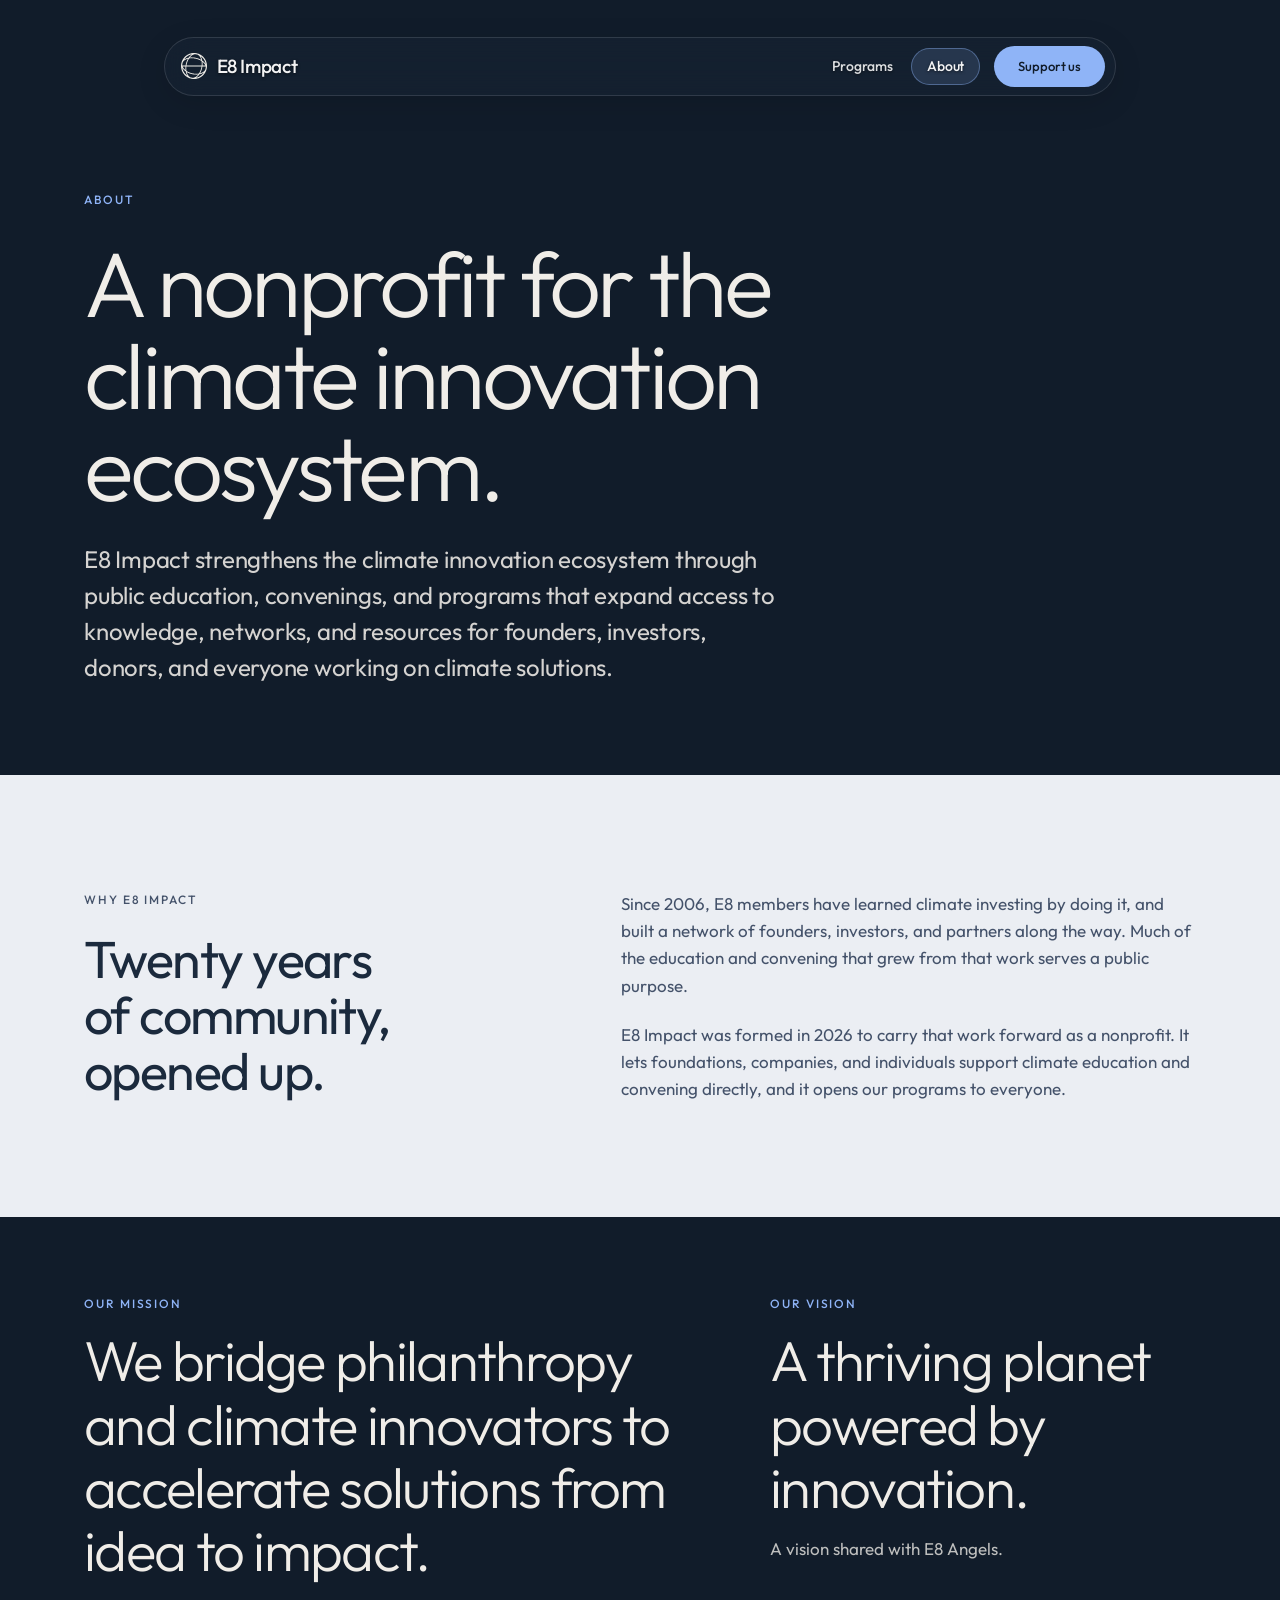
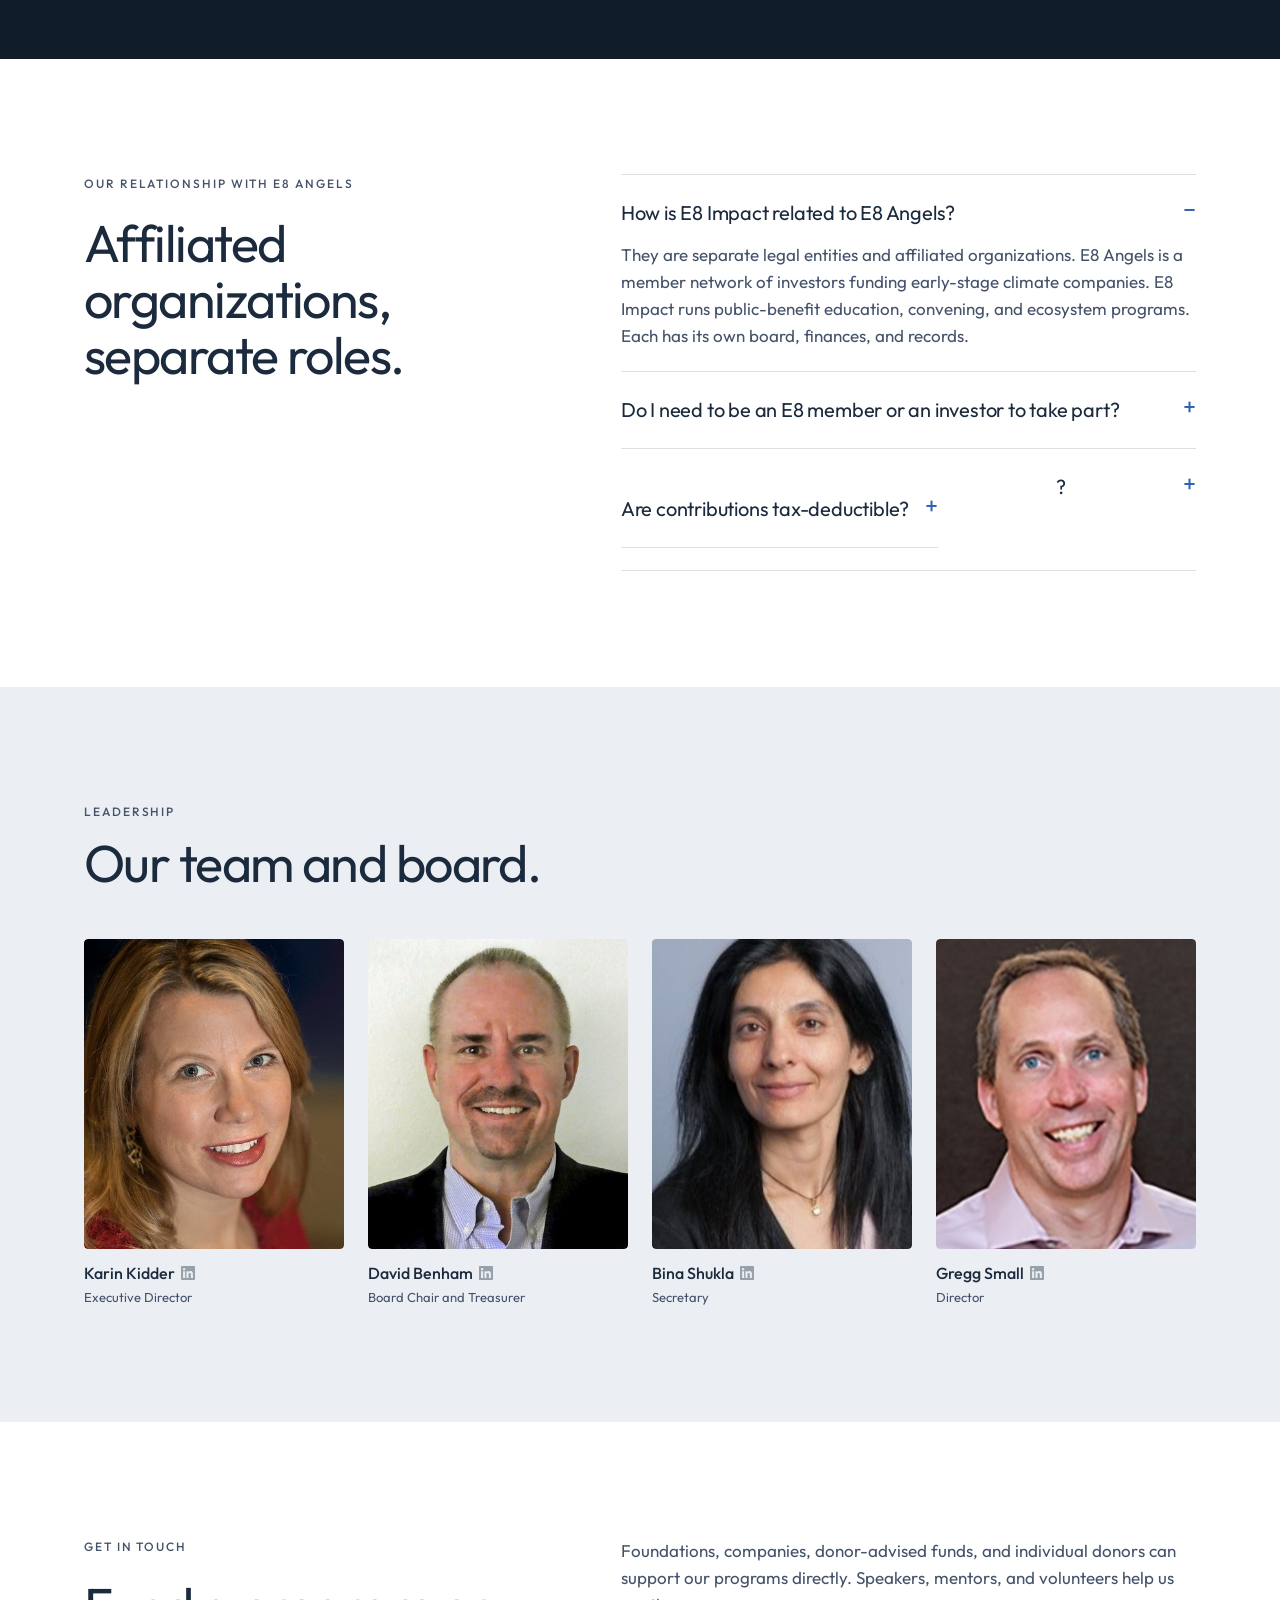
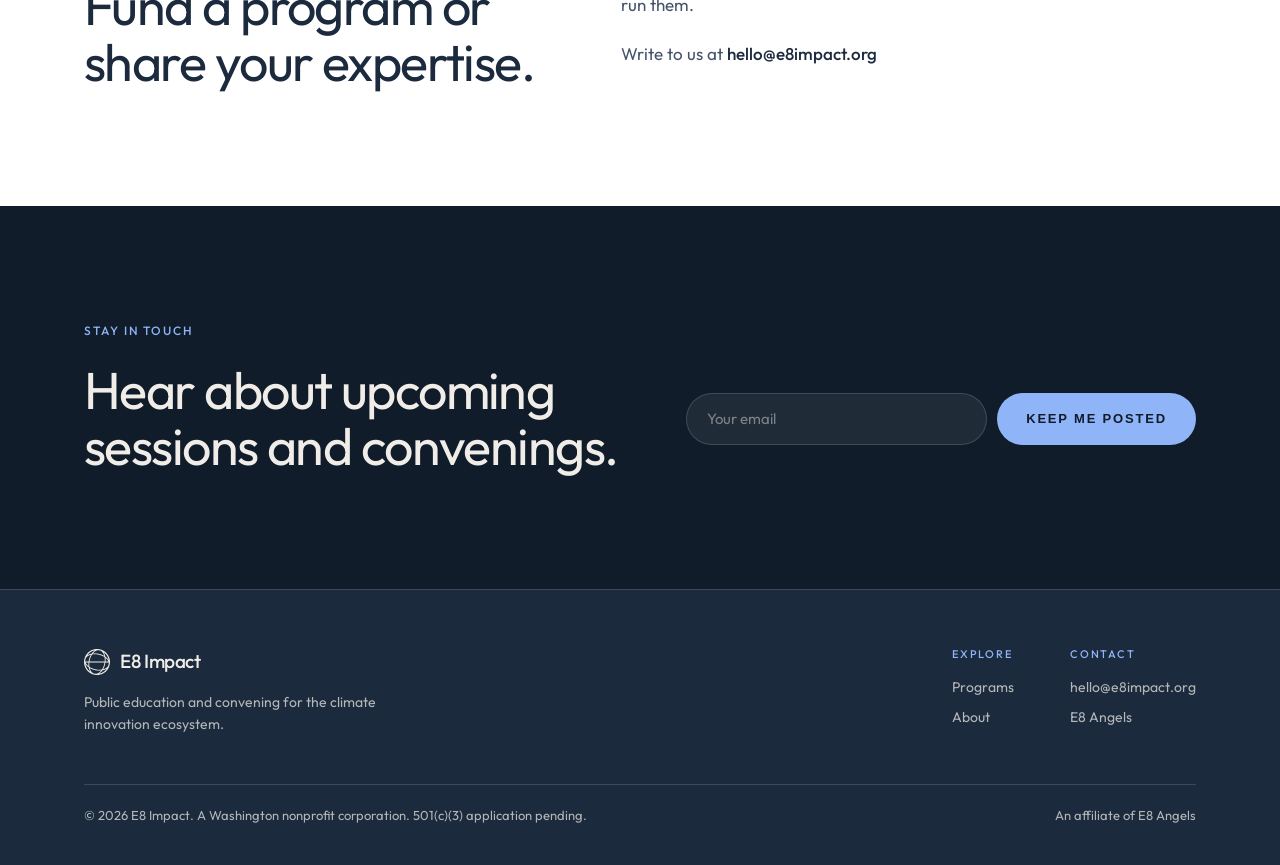
==== commit c27b57cb: "Update about.html" ====
--- a/about.html
+++ b/about.html
@@ -49,7 +49,7 @@
     <div class="faq">
       <details open><summary>How is E8 Impact related to E8 Angels?</summary><p>They are separate legal entities and affiliated organizations. E8 Angels is a member network of investors funding early-stage climate companies. E8 Impact runs public-benefit education, convening, and ecosystem programs. Each has its own board, finances, and records.</p></details>
       <details><summary>Do I need to be an E8 member or an investor to take part?</summary><p>No. E8 Impact programs are open to the public.</p></details>
-      <details><summary>Are contributions tax-deductible?</summary><p>E8 Impact's 501(c)(3) application is pending. Write to us at <span class="email">hello@e8impact.org</span> and we will walk you through current options for supporting our programs.</p></details>
+      <details><summary>      <details><summary>Are contributions tax-deductible?</summary><p>You can make a <a href="https://www.zeffy.com/en-US/donation-form/donate-to-e8-impact" target="_blank" rel="noopener">tax-deductible donation</a> in support of E8 Impact to Realize Impact, our fiscal sponsor.</p></details>?</summary><p>E8 Impact's 501(c)(3) application is pending. Write to us at <span class="email">hello@e8impact.org</span> and we will walk you through current options for supporting our programs.</p></details>
     </div>
   </div>
 </section>
@@ -154,4 +154,4 @@
   } else { items.forEach(function (el) { el.classList.add('is-on'); }); }
 })();
 </script>
-</body></html>+</body></html>
--- a/styles.css
+++ b/styles.css
@@ -99,7 +99,7 @@
 .footer .brand { color: var(--bone); }
 .brand img { height: 26px; width: auto; }
 .brand span { font-size: 19px; letter-spacing: -0.02em; font-weight: 500; }
-.nav-links { flex: 1; display: flex; justify-content: center; gap: 2px; list-style: none; margin: 0; padding: 0; }
+.nav-links { flex: 1; display: flex; justify-content: flex-end; gap: 2px; margin: 0 12px 0 0; list-style: none; padding: 0; }
 .nav-links a {
   position: relative; display: flex; align-items: center; justify-content: center; height: 36.5px; padding: 0 16px; border-radius: 999px;
   font-size: 14px; font-weight: 500; letter-spacing: -0.01em; text-decoration: none; color: inherit; opacity: 0.9;
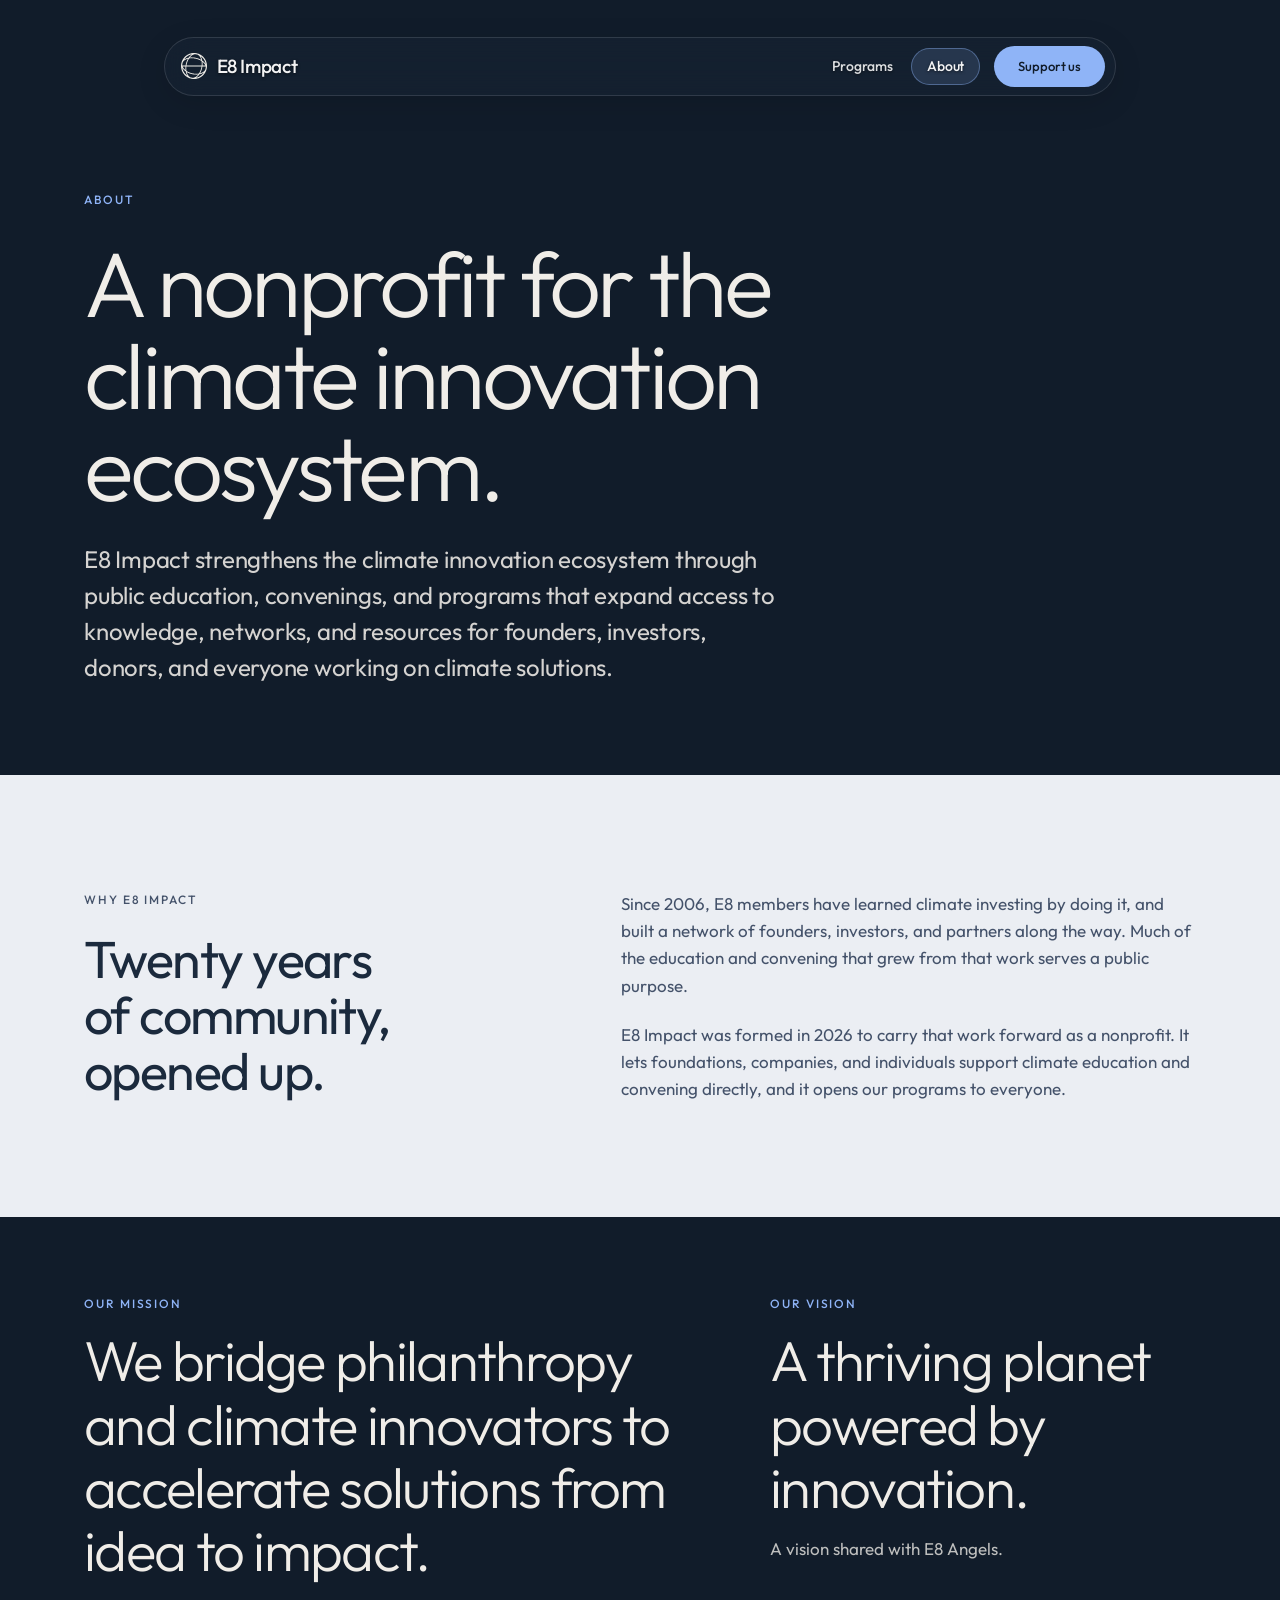
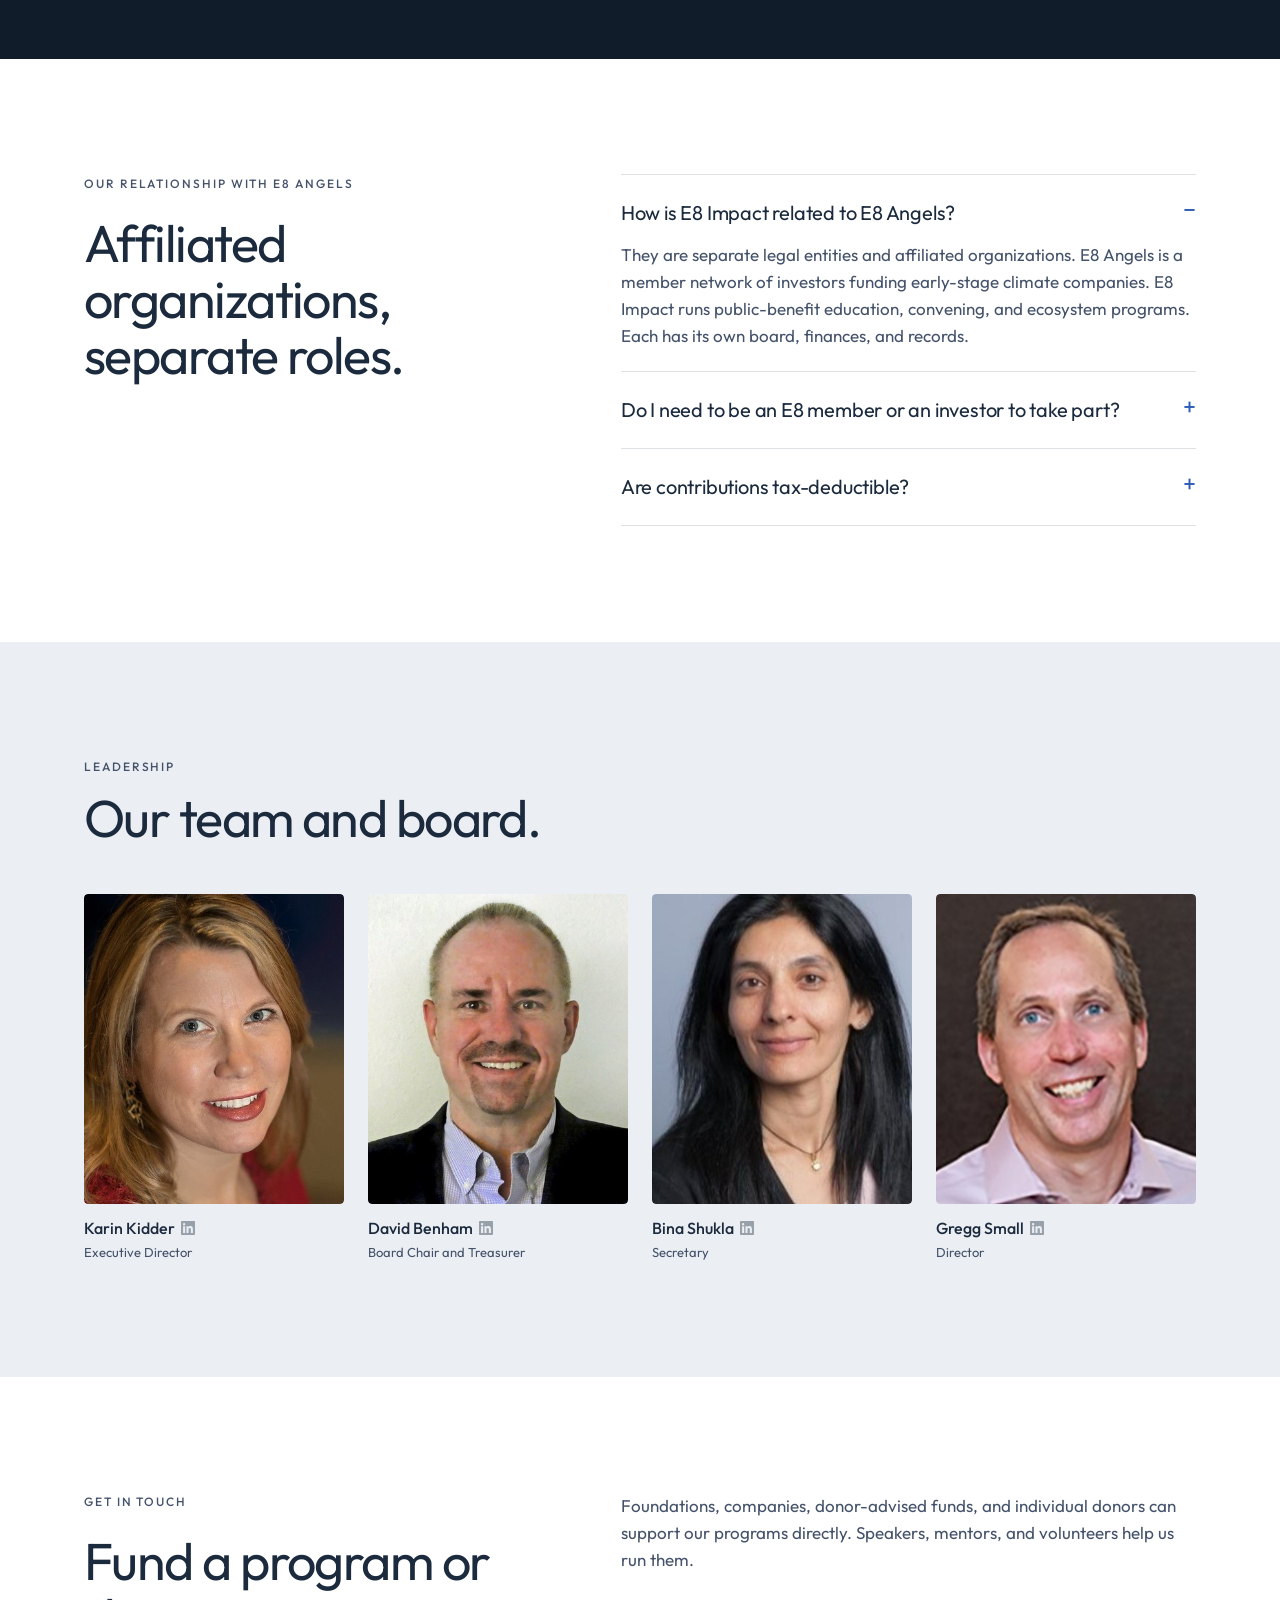
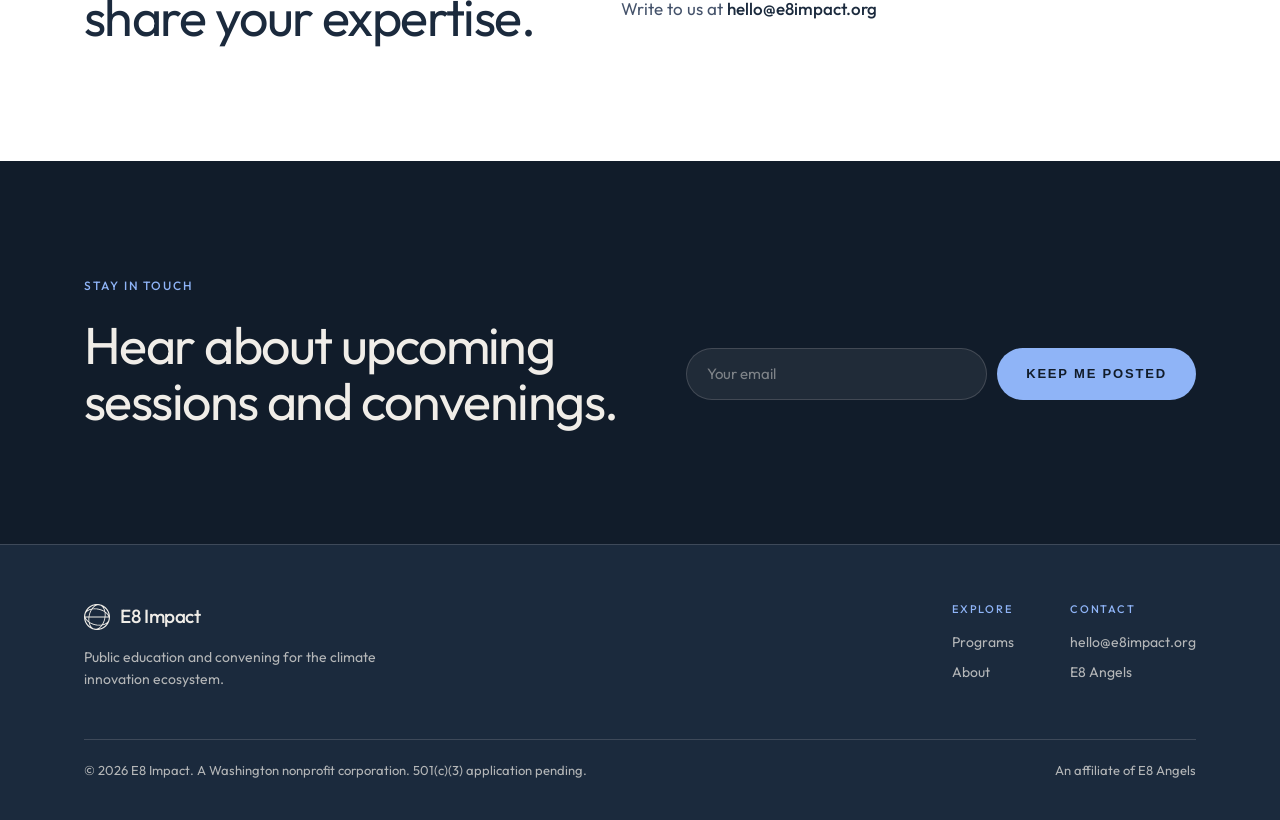
==== commit 446961e5: "Update about.html" ====
--- a/about.html
+++ b/about.html
@@ -49,8 +49,7 @@
     <div class="faq">
       <details open><summary>How is E8 Impact related to E8 Angels?</summary><p>They are separate legal entities and affiliated organizations. E8 Angels is a member network of investors funding early-stage climate companies. E8 Impact runs public-benefit education, convening, and ecosystem programs. Each has its own board, finances, and records.</p></details>
       <details><summary>Do I need to be an E8 member or an investor to take part?</summary><p>No. E8 Impact programs are open to the public.</p></details>
-      <details><summary>      <details><summary>Are contributions tax-deductible?</summary><p>You can make a <a href="https://www.zeffy.com/en-US/donation-form/donate-to-e8-impact" target="_blank" rel="noopener">tax-deductible donation</a> in support of E8 Impact to Realize Impact, our fiscal sponsor.</p></details>?</summary><p>E8 Impact's 501(c)(3) application is pending. Write to us at <span class="email">hello@e8impact.org</span> and we will walk you through current options for supporting our programs.</p></details>
-    </div>
+      <details><summary>Are contributions tax-deductible?</summary><p>You can make a <a href="https://www.zeffy.com/en-US/donation-form/donate-to-e8-impact" target="_blank" rel="noopener">tax-deductible donation</a> in support of E8 Impact to Realize Impact, our fiscal sponsor.</p></details>    </div>
   </div>
 </section>
 
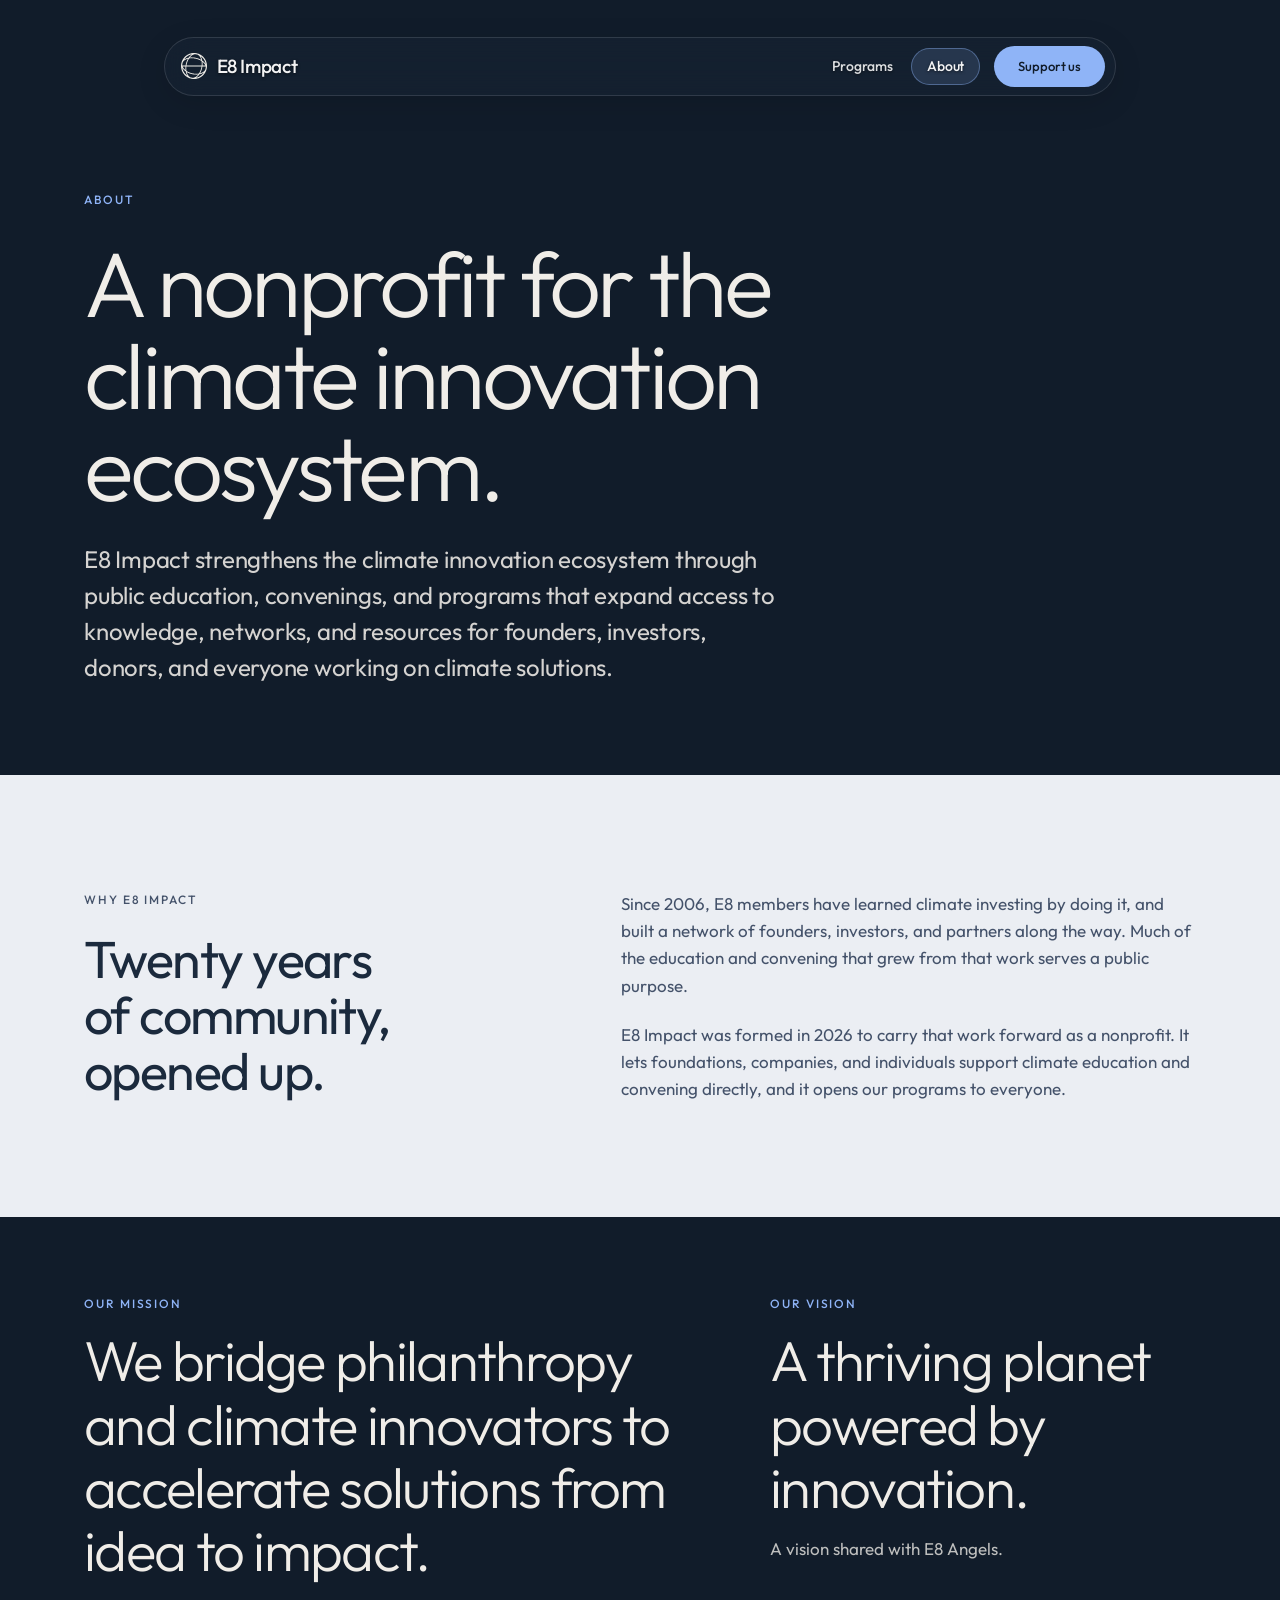
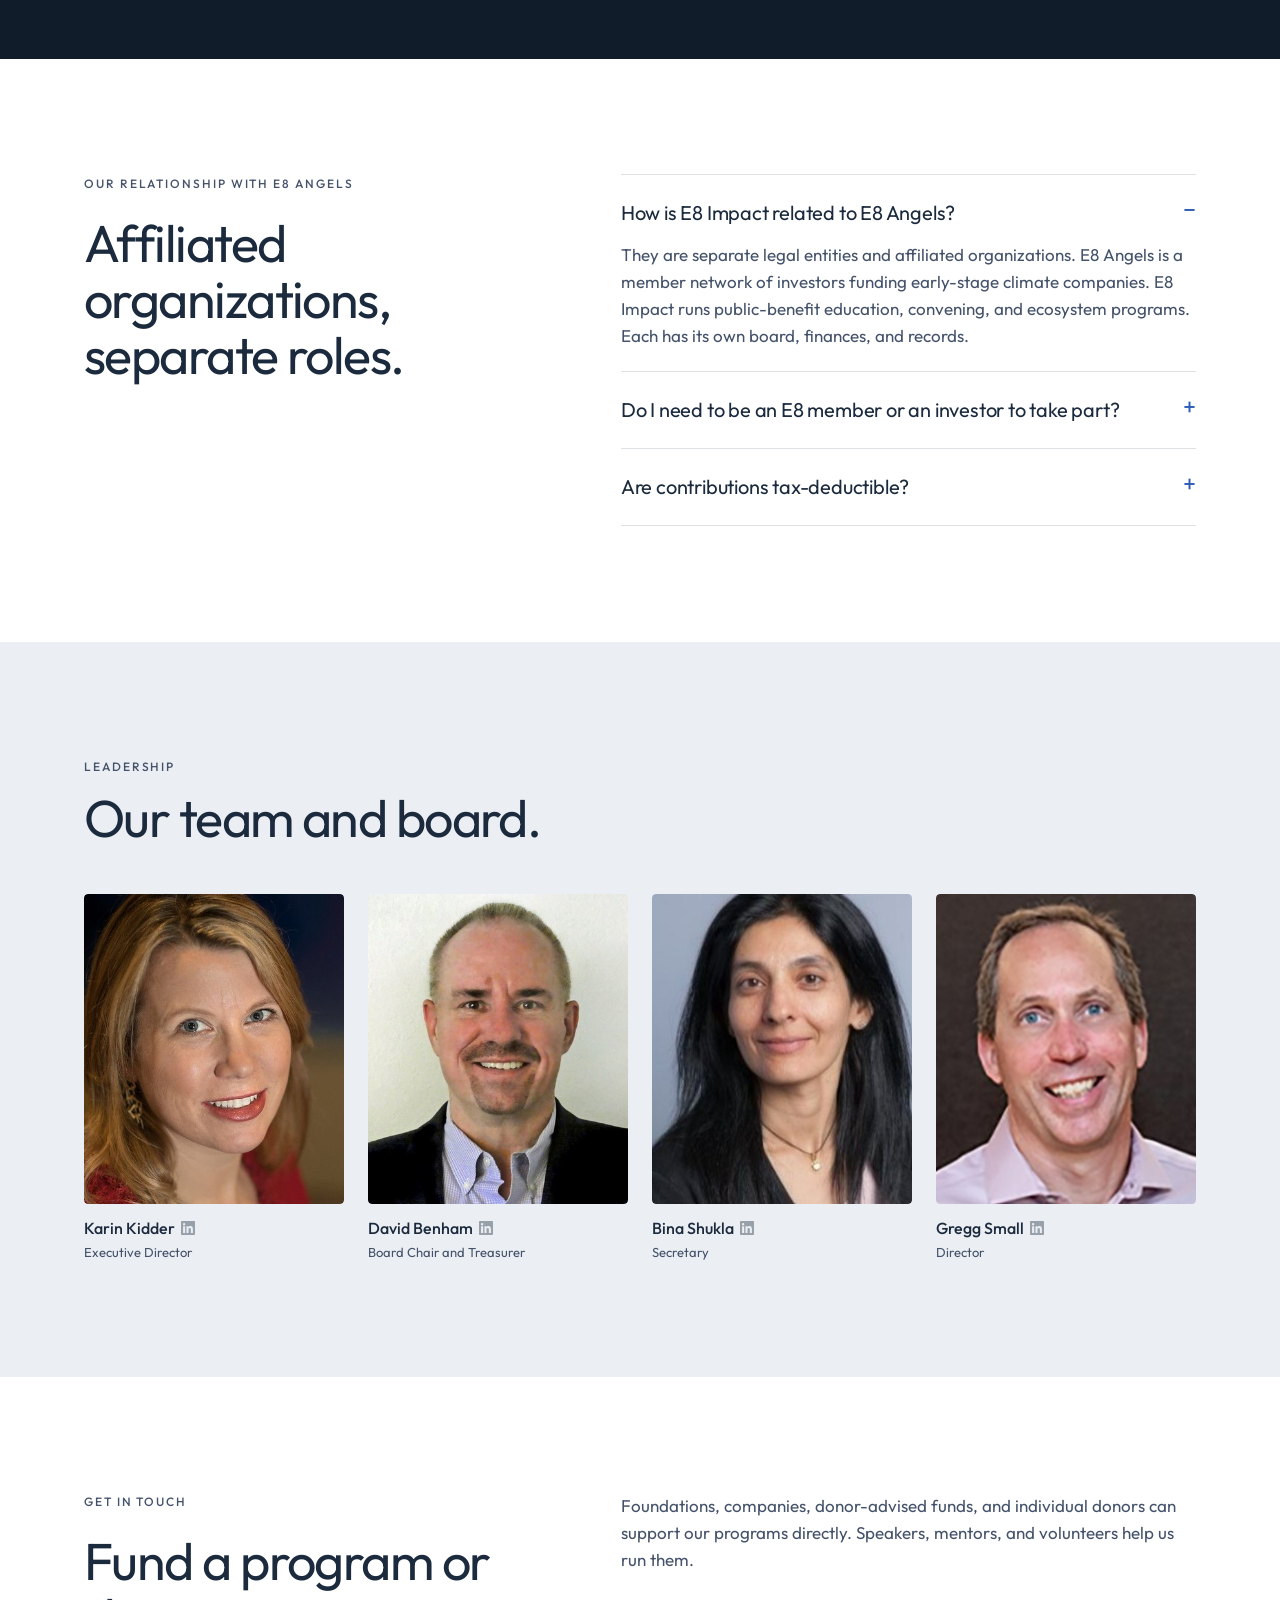
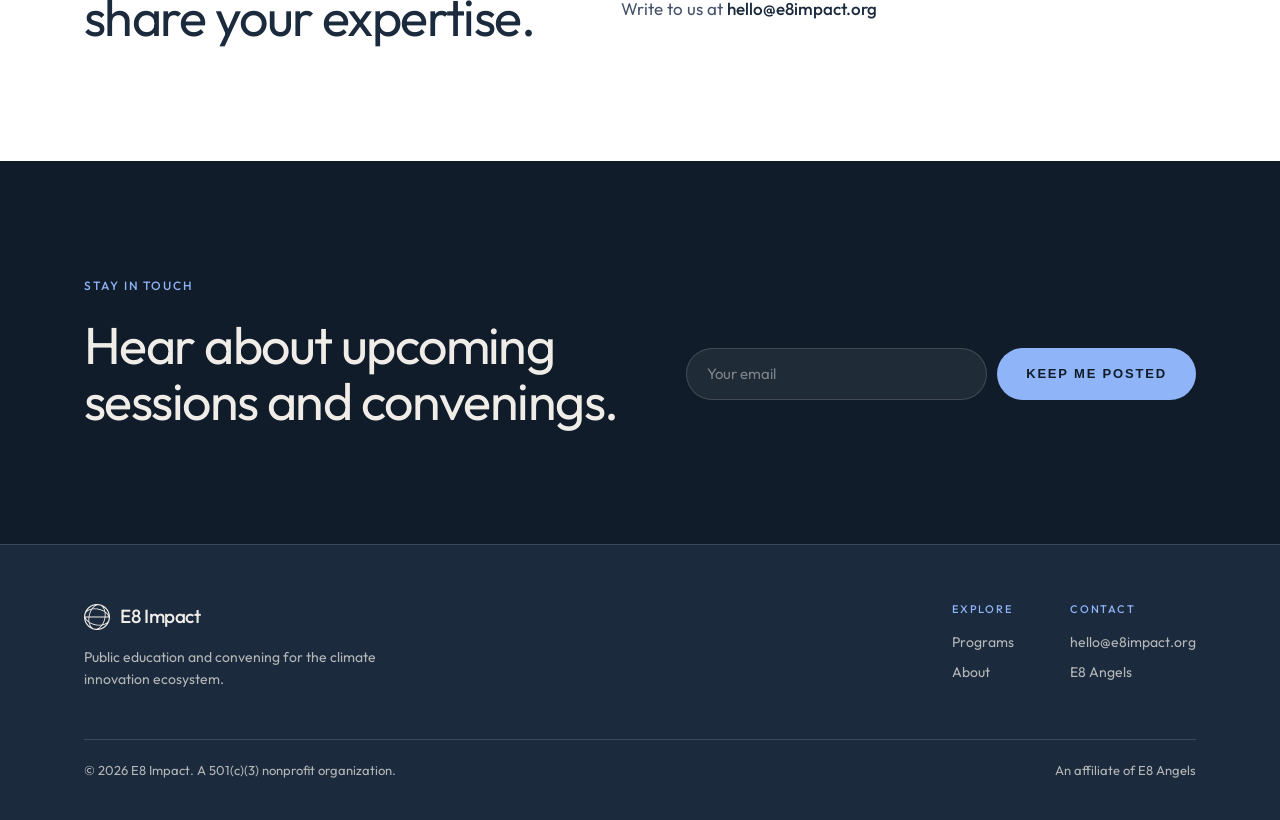
==== commit eb7a0562: "Update E8 Impact tax status to 501(c)(3) Replaces 'application pending' language in the footer and s" ====
--- a/about.html
+++ b/about.html
@@ -1,4 +1,4 @@
-<!doctype html><html lang="en"><head><meta charset="utf-8"><meta name="viewport" content="width=device-width, initial-scale=1, viewport-fit=cover"><script>document.documentElement.classList.add('js')</script><link rel="icon" href="assets/e8-mark-navy.svg"><title>About | E8 Impact</title><meta name="description" content="E8 Impact is a Washington nonprofit affiliated with E8 Angels. Meet our leadership and learn how to support our programs."><link rel="preconnect" href="https://fonts.googleapis.com"><link rel="preconnect" href="https://fonts.gstatic.com" crossorigin><link rel="stylesheet" href="https://fonts.googleapis.com/css2?family=Outfit:wght@300;400;500;600&display=swap"><link rel="stylesheet" href="styles.css"><script src="assets/nav.js" defer></script></head><body><div class="nav-shell"><nav class="nav" id="nav" aria-label="Main">
+<!doctype html><html lang="en"><head><meta charset="utf-8"><meta name="viewport" content="width=device-width, initial-scale=1, viewport-fit=cover"><script>document.documentElement.classList.add('js')</script><link rel="icon" href="assets/e8-mark-navy.svg"><title>About | E8 Impact</title><meta name="description" content="E8 Impact is a 501(c)(3) nonprofit affiliated with E8 Angels. Meet our leadership and learn how to support our programs."><link rel="preconnect" href="https://fonts.googleapis.com"><link rel="preconnect" href="https://fonts.gstatic.com" crossorigin><link rel="stylesheet" href="https://fonts.googleapis.com/css2?family=Outfit:wght@300;400;500;600&display=swap"><link rel="stylesheet" href="styles.css"><script src="assets/nav.js" defer></script></head><body><div class="nav-shell"><nav class="nav" id="nav" aria-label="Main">
   <a class="brand" href="/" aria-label="E8 Impact home"><img src="assets/e8-mark.svg" alt="" width="26" height="26"><span>E8 Impact</span></a>
   <ul class="nav-links"><li><a href="programs.html">Programs</a></li><li><a href="about.html" aria-current="page">About</a></li></ul>
   <a class="nav-cta" href="https://www.zeffy.com/en-US/donation-form/donate-to-e8-impact" target="_blank" rel="noopener">Support us</a>
@@ -97,7 +97,7 @@
       <div><h4>Contact</h4><ul><li><span class="email">hello@e8impact.org</span></li><li><a href="https://www.e8angels.com" target="_blank" rel="noopener">E8 Angels</a></li></ul></div>
     </div>
   </div>
-  <div class="footer__legal"><span>&copy; 2026 E8 Impact. A Washington nonprofit corporation. 501(c)(3) application pending.</span><span>An affiliate of E8 Angels</span></div>
+  <div class="footer__legal"><span>&copy; 2026 E8 Impact. A 501(c)(3) nonprofit organization.</span><span>An affiliate of E8 Angels</span></div>
 </div></footer><dialog class="modal" id="support" aria-labelledby="support-title">
   <form id="support-form" class="modal__body" novalidate>
     <button type="button" class="modal__close" data-close aria-label="Close">&times;</button>
@@ -112,7 +112,7 @@
     <label class="field"><span>Anything else we should know? <em>(optional)</em></span><textarea id="s-msg" name="message" rows="2"></textarea></label>
     <label class="check"><input type="checkbox" id="s-updates" name="updates"><span>Also send me E8 Impact updates</span></label>
     <input type="text" name="_honey" class="hp" tabindex="-1" autocomplete="off" aria-hidden="true">
-    <p class="fine">E8 Impact is a Washington nonprofit corporation. Our application for 501(c)(3) status is pending with the IRS, so contributions are not yet confirmed as tax-deductible. We'll share current giving options when we follow up.</p>
+    <p class="fine">E8 Impact is a 501(c)(3) nonprofit organization. We'll share current giving options when we follow up.</p>
     <button class="btn btn--navy" type="submit" id="s-submit">Send</button>
     <p class="form-msg modal__msg" id="s-status" role="status"></p>
   </form>
